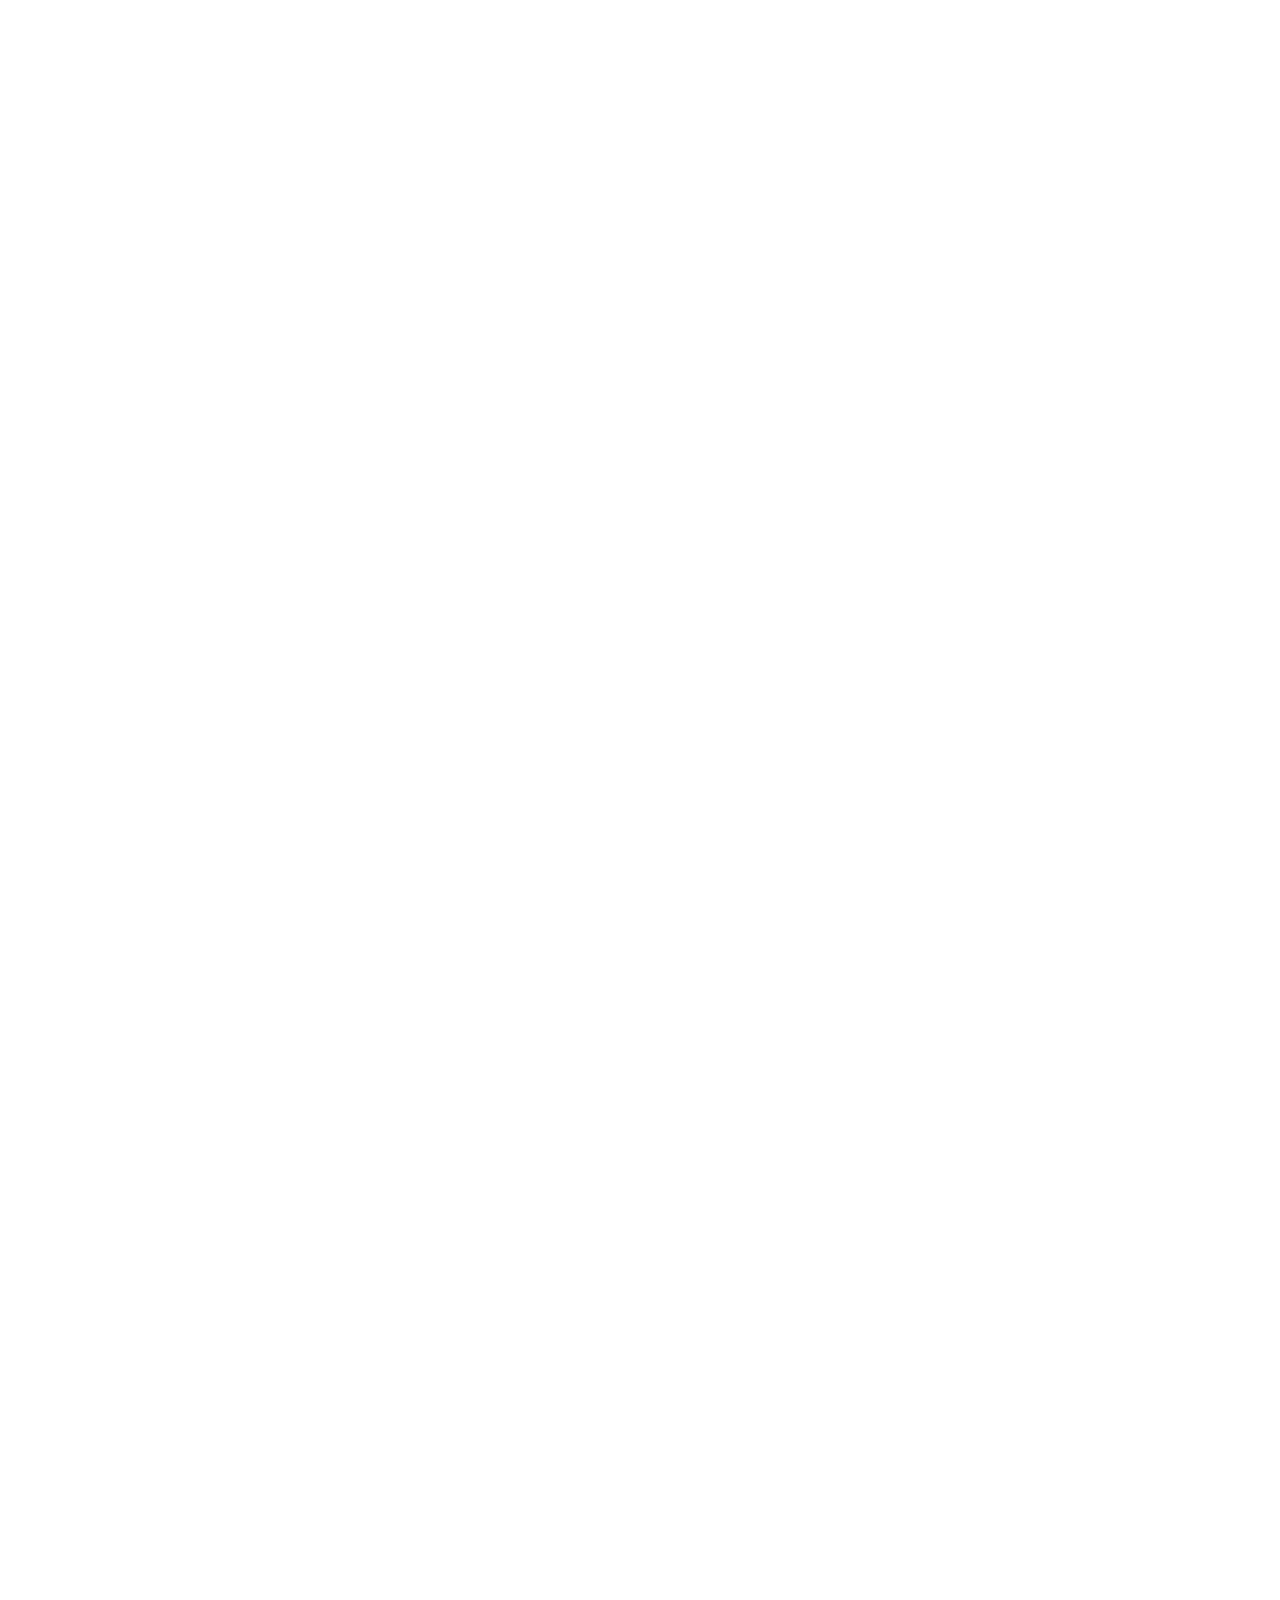
==== index.html @ 1e8951f8 "Merge branch 'master' of https://github.com/ridaprojectppkd/website_budaya" ====
<!DOCTYPE html>
<html lang="id">

<head>

    <meta charset="UTF-8">
    <meta name="viewport" content="width=device-width, initial-scale=1.0">

    <title>Jelajah Wisata Daerahku</title>

    <link rel="stylesheet" href="css/style.css">

    <link rel="preconnect" href="https://fonts.googleapis.com">

    <link rel="preconnect" href="https://fonts.gstatic.com" crossorigin>

    <link
        href="https://fonts.googleapis.com/css2?family=Poppins:wght@300;400;500;600&family=Playfair+Display:wght@600;700&display=swap"
        rel="stylesheet">

    <link rel="stylesheet" href="https://cdnjs.cloudflare.com/ajax/libs/font-awesome/6.7.1/css/all.min.css">

</head>

<body>

    <!-- NAVBAR -->

    <nav>

        <div class="logo">

            Jelajah<span>Budaya</span>

        </div>

        <ul>

            <li><a href="#home">Beranda</a></li>

            <li><a href="#about">Tentang</a></li>

            <li><a href="#wisata">Wisata</a></li>

            <li><a href="#gallery">Galeri</a></li>

            <li><a href="#contact">Kontak</a></li>

        </ul>

        <button>

            Explore

        </button>

    </nav>

    <!-- HERO -->

    <section class="hero" id="home">

        <div class="overlay"></div>

        <div class="hero-content">

            <h1>

                Jelajah Wisata

                <br>

                Budaya Indonesia

            </h1>

            <p>

                Menjelajahi kekayaan budaya dari Surabaya,

                Yogyakarta, Jakarta, Papua,

                hingga Sumatra Utara.

                apa iya? saya bingung wakakakakaka

            </p>
            <!-- ini yang nico edit -->

            <div class="hero-btn">

                <a href="#wisata">Explore Now</a>

                <a href="#gallery" class="glass">Gallery</a>

            </div>

        </div>

        <div class="glass-card">

            <div>

                <h2>5+</h2>

                <p>Daerah</p>

            </div>

            <div>

                <h2>25+</h2>

                <p>Destinasi</p>

            </div>

            <div>

                <h2>4.9</h2>

                <p>Rating</p>

            </div>

        </div>

    </section>

    <!-- ABOUT -->

    <section class="about" id="about">

        <div class="about-image">

            <img src="img/hero.jpg">

        </div>

        <div class="about-text">

            <span>ABOUT</span>

            <h2>

                Menjelajahi Budaya Nusantara

            </h2>

            <p>

                Indonesia memiliki ribuan budaya yang tersebar

                dari Sabang hingga Merauke.

                Website ini menjadi media informasi

                untuk memperkenalkan wisata budaya

                yang unik dan penuh sejarah.

            </p>

            <button>

                Read More

            </button>

        </div>

    </section>

    <!-- WISATA -->

    <section class="destination" id="wisata">

        <div class="title">

            <h2>

                Explore Destination

            </h2>

            <p>

                Jelajahi wisata budaya terbaik Indonesia

            </p>

        </div>

        <div class="cards">

            <div class="card">

                <img src="img/surabaya.jpg">

                <div class="content">

                    <h3>Surabaya</h3>

                    <p>

                        House of Sampoerna

                    </p>

                </div>

            </div>

            <div class="card">

                <img src="img/yogyakarta.jpg">

                <div class="content">

                    <h3>Yogyakarta</h3>

                    <p>

                        Keraton Yogyakarta

                    </p>

                </div>

            </div>

            <div class="card">

                <img src="img/jakarta.jpg">

                <div class="content">

                    <h3>DKI Jakarta</h3>

                    <p>

                        Setu Babakan

                    </p>

                </div>

            </div>

            <div class="card">

                <img src="img/papua.jpg">

                <div class="content">

                    <h3>Papua</h3>

                    <p>

                        Lembah Baliem

                    </p>

                </div>

            </div>

            <div class="card">

                <img src="img/sumut.jpg">

                <div class="content">

                    <h3>Sumatra Utara</h3>

                    <p>

                        Istana Maimun

                    </p>

                </div>

            </div>

        </div>

    </section>

    <!-- GALLERY -->

    <section class="gallery" id="gallery">

        <div class="title">

            <h2>

                Gallery

            </h2>

        </div>

        <div class="gallery-grid">

            <img src="img/gallery1.jpg">

            <img src="img/gallery2.jpg">

            <img src="img/gallery3.jpg">

            <img src="img/gallery4.jpg">

            <img src="img/gallery5.jpg">

            <img src="img/gallery6.jpg">

        </div>

    </section>

    <!-- CONTACT -->

    <section class="contact" id="contact">

        <div class="contact-box">

            <h2>

                Hubungi Kami

            </h2>

            <p>

                Jelajah Wisata Daerahku

            </p>

            <div>

                <i class="fa-solid fa-envelope"></i>

                wisata@email.com

            </div>

            <div>

                <i class="fa-solid fa-phone"></i>

                08123456789

            </div>

            <div>

                <i class="fa-solid fa-location-dot"></i>

                Indonesia

            </div>

        </div>

    </section>

    <!-- FOOTER -->

    <footer>

        © 2026 Jelajah Wisata Daerahku

    </footer>

</body>

</html>
---- css/style.css ----
/* ===========================
Google Font
=========================== */

@import url('https://fonts.googleapis.com/css2?family=Poppins:wght@300;400;500;600;700&family=Playfair+Display:wght@600;700&display=swap');

* {
    margin: 0;
    padding: 0;
    box-sizing: border-box;
    scroll-behavior: smooth;
}

body {
    opacity: 0;
    transition: 1s;
}

.active {
    color: #d9b65d !important;
}

.about,
.card,
.gallery img,
.contact-box {

    opacity: 0;
    transform: translateY(50px);
    transition: 1s;

}

.show {

    opacity: 1;
    transform: translateY(0);

}

.gallery-grid img.zoom {

    transform: scale(1.2);
    z-index: 99;
    position: relative;

}

/* ===========================
NAVBAR
=========================== */

nav {

    position: fixed;

    top: 20px;

    left: 50%;

    transform: translateX(-50%);

    width: 90%;

    display: flex;

    justify-content: space-between;

    align-items: center;

    padding: 15px 40px;

    backdrop-filter: blur(18px);

    background: rgba(255, 255, 255, .08);

    border: 1px solid rgba(255, 255, 255, .15);

    border-radius: 60px;

    z-index: 1000;

}

.logo {

    font-size: 28px;

    font-family: 'Playfair Display', serif;

    font-weight: bold;

}

.logo span {

    color: #d9b65d;

}

nav ul {

    display: flex;

    gap: 35px;

    list-style: none;

}

nav ul li a {

    text-decoration: none;

    color: white;

    transition: .3s;

}

nav ul li a:hover {

    color: #d9b65d;

}

nav button {

    background: #d9b65d;

    color: #061a18;

    border: none;

    padding: 12px 25px;

    border-radius: 30px;

    cursor: pointer;

    font-weight: 600;

}

/* ===========================
HERO
=========================== */

.hero {

    min-height: 100vh;

    background: url("../img/hero.jpg") center center/cover;

    display: flex;

    justify-content: center;

    align-items: center;

    position: relative;

    text-align: center;

}

.overlay {

    position: absolute;

    inset: 0;

    background: rgba(0, 0, 0, .45);

}

.hero-content {

    position: relative;

    z-index: 5;

    width: 70%;

}

.hero h1 {

    font-size: 70px;

    font-family: 'Playfair Display';

    margin-bottom: 20px;

}

.hero p {

    color: #ddd;

    font-size: 18px;

    line-height: 32px;

}

.hero-btn {

    margin-top: 40px;

}

.hero-btn a {

    text-decoration: none;

    color: white;

    padding: 15px 35px;

    border-radius: 50px;

    margin: 10px;

    display: inline-block;

    transition: .4s;

}

.hero-btn a:first-child {

    background: #d9b65d;

    color: #061a18;

}

.hero-btn .glass {

    backdrop-filter: blur(15px);

    background: rgba(255, 255, 255, .08);

    border: 1px solid rgba(255, 255, 255, .15);

}

.hero-btn a:hover {

    transform: translateY(-5px);

}

/* ===========================
GLASS CARD
=========================== */

.glass-card {

    position: absolute;

    bottom: 40px;

    display: flex;

    gap: 30px;

    padding: 25px 40px;

    backdrop-filter: blur(18px);

    background: rgba(255, 255, 255, .08);

    border: 1px solid rgba(255, 255, 255, .12);

    border-radius: 25px;

    z-index: 10;

}

.glass-card h2 {

    color: #d9b65d;

    font-size: 32px;

}

.glass-card p {

    color: white;

}

/* ===========================
ABOUT
=========================== */

.about {

    width: 90%;

    margin: 120px auto;

    display: flex;

    align-items: center;

    gap: 70px;

}

.about-image {

    flex: 1;

}

.about-image img {

    width: 100%;

    border-radius: 25px;

}

.about-text {

    flex: 1;

}

.about-text span {

    color: #d9b65d;

    letter-spacing: 3px;

}

.about-text h2 {

    margin: 20px 0;

    font-size: 50px;

    font-family: 'Playfair Display';

}

.about-text p {

    color: #d0d0d0;

    line-height: 34px;

}

.about button {

    margin-top: 30px;

    padding: 15px 30px;

    background: #d9b65d;

    color: #061a18;

    border: none;

    border-radius: 30px;

    cursor: pointer;

}

/* ===========================
TITLE
=========================== */

.title {

    text-align: center;

    margin-bottom: 60px;

}

.title h2 {

    font-size: 55px;

    font-family: 'Playfair Display';

}

.title p {

    color: #d0d0d0;

}

/* ===========================
CARD
=========================== */

.destination {

    width: 90%;

    margin: auto;

}

.cards {

    display: grid;

    grid-template-columns: repeat(auto-fit, minmax(300px, 1fr));

    gap: 30px;

}

.card {

    overflow: hidden;

    border-radius: 25px;

    backdrop-filter: blur(18px);

    background: rgba(255, 255, 255, .08);

    border: 1px solid rgba(255, 255, 255, .12);

    transition: .4s;

}

.card:hover {

    transform: translateY(-10px);

}

.card img {

    width: 100%;

    height: 260px;

    object-fit: cover;

}

.content {

    padding: 25px;

}

.content h3 {

    font-size: 28px;

    margin-bottom: 10px;

    font-family: 'Playfair Display';

}

.content p {

    color: #ddd;

}

/* ===========================
GALLERY
=========================== */

.gallery {

    width: 90%;

    margin: 120px auto;

}

.gallery-grid {

    display: grid;

    grid-template-columns: repeat(auto-fit, minmax(250px, 1fr));

    gap: 20px;

}

.gallery-grid img {

    width: 100%;

    border-radius: 20px;

    transition: .5s;

}

.gallery-grid img:hover {

    transform: scale(1.05);

}

/* ===========================
CONTACT
=========================== */

.contact {

    width: 90%;

    margin: auto;

    padding: 80px 0;

}

.contact-box {

    text-align: center;

    backdrop-filter: blur(18px);

    background: rgba(255, 255, 255, .08);

    border: 1px solid rgba(255, 255, 255, .12);

    border-radius: 25px;

    padding: 60px;

}

.contact-box h2 {

    font-size: 45px;

    font-family: 'Playfair Display';

}

.contact-box p {

    color: #d0d0d0;

    margin: 15px 0 30px;

}

.contact-box div {

    margin: 20px;

    font-size: 18px;

}

.contact-box i {

    color: #d9b65d;

    margin-right: 10px;

}

/* ===========================
FOOTER
=========================== */

footer {

    padding: 30px;

    text-align: center;

    color: #bbb;

}

/* ===========================
SCROLLBAR
=========================== */

::-webkit-scrollbar {

    width: 8px;

}

::-webkit-scrollbar-thumb {

    background: #d9b65d;

    border-radius: 20px;

}

/* ===========================
RESPONSIVE
=========================== */

@media(max-width:992px) {

    nav {

        flex-direction: column;

        gap: 15px;

        padding: 20px;

    }

    nav ul {

        gap: 20px;

        flex-wrap: wrap;

        justify-content: center;

    }

    .hero h1 {

        font-size: 48px;

    }

    .about {

        flex-direction: column;

    }

    .about-text {

        text-align: center;

    }

    .glass-card {

        flex-direction: column;

        gap: 15px;

    }

    .title h2 {

        font-size: 40px;

    }

}

@media(max-width:768px) {

    .hero-content {

        width: 90%;

    }

    .hero h1 {

        font-size: 38px;

    }

    .hero p {

        font-size: 16px;

    }

    .cards {

        grid-template-columns: 1fr;

    }

    .gallery-grid {

        grid-template-columns: 1fr;

    }

    .about-text h2 {

        font-size: 35px;

    }

    .contact-box {

        padding: 40px 20px;

    }

}
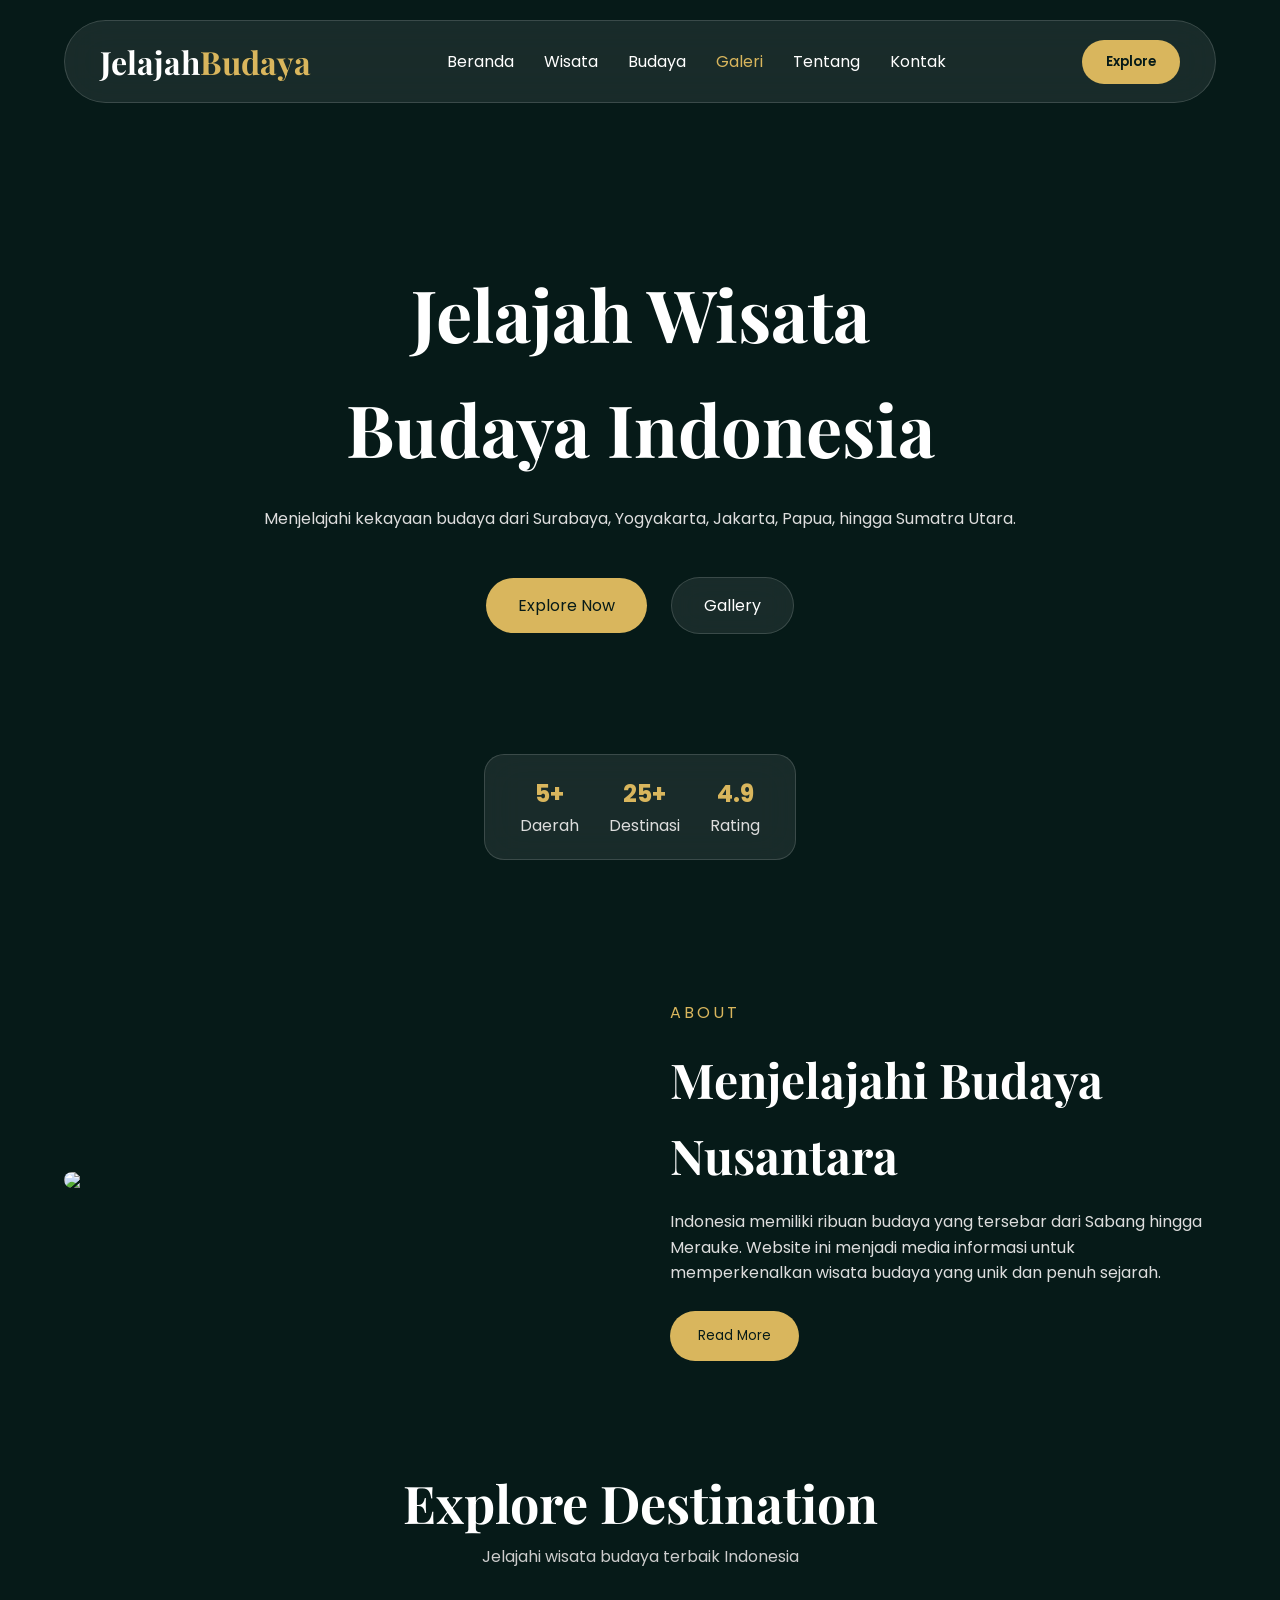
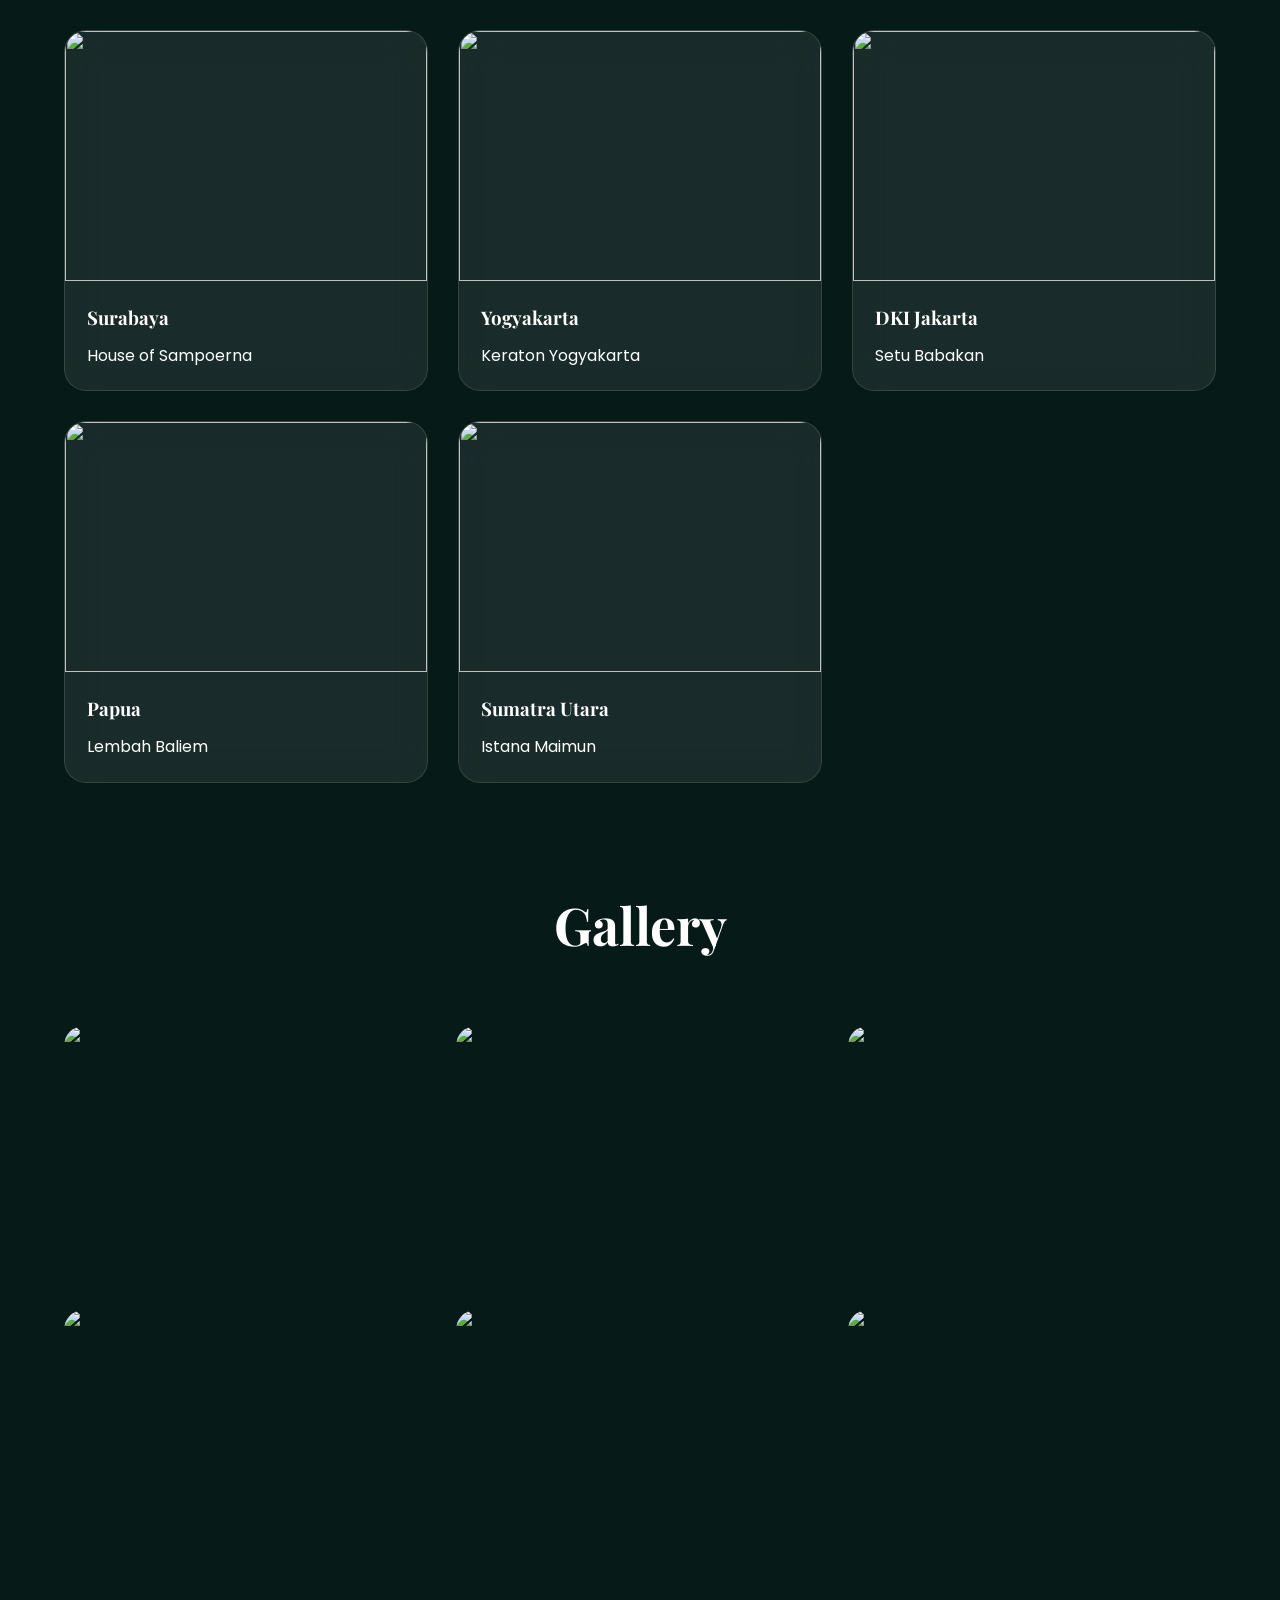
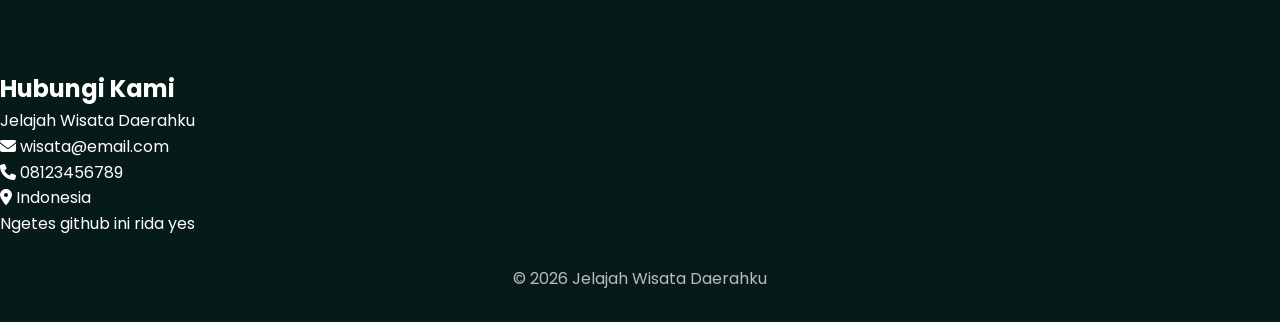
==== commit b641ee5a: "dashboard website" ====
--- a/index.html
+++ b/index.html
@@ -34,17 +34,19 @@
 
         </div>
 
-        <ul>
-
-            <li><a href="#home">Beranda</a></li>
-
-            <li><a href="#about">Tentang</a></li>
-
-            <li><a href="#wisata">Wisata</a></li>
-
-            <li><a href="#gallery">Galeri</a></li>
-
-            <li><a href="#contact">Kontak</a></li>
+       <ul>
+
+            <li><a href="index.html">Beranda</a></li>
+
+            <li><a href="wisata_page.html">Wisata</a></li>
+
+            <li><a href="budaya_page.html">Budaya</a></li>
+
+            <li><a href="galeri_page.html" class="active">Galeri</a></li>
+
+            <li><a href="tentang_page.html">Tentang</a></li>
+
+            <li><a href="kontak_page.html">Kontak</a></li>
 
         </ul>
 
@@ -82,10 +84,7 @@
 
                 hingga Sumatra Utara.
 
-                apa iya? saya bingung wakakakakaka
-
             </p>
-            <!-- ini yang nico edit -->
 
             <div class="hero-btn">
 
@@ -362,6 +361,11 @@
             </div>
 
         </div>
+        <p>
+
+            Ngetes github ini rida yes
+
+        </p>
 
     </section>
 
--- a/css/style.css
+++ b/css/style.css
@@ -1,717 +1,757 @@
 /* ===========================
-Google Font
+JELAJAH BUDAYA - STYLE.CSS
 =========================== */
 
 @import url('https://fonts.googleapis.com/css2?family=Poppins:wght@300;400;500;600;700&family=Playfair+Display:wght@600;700&display=swap');
 
-* {
-    margin: 0;
-    padding: 0;
-    box-sizing: border-box;
-    scroll-behavior: smooth;
-}
-
-body {
-    opacity: 0;
-    transition: 1s;
-}
-
-.active {
-    color: #d9b65d !important;
-}
-
-.about,
-.card,
-.gallery img,
-.contact-box {
-
-    opacity: 0;
-    transform: translateY(50px);
-    transition: 1s;
-
-}
-
-.show {
-
-    opacity: 1;
-    transform: translateY(0);
-
-}
-
-.gallery-grid img.zoom {
-
-    transform: scale(1.2);
-    z-index: 99;
-    position: relative;
-
-}
-
-/* ===========================
-NAVBAR
-=========================== */
-
-nav {
-
-    position: fixed;
-
-    top: 20px;
-
-    left: 50%;
-
-    transform: translateX(-50%);
-
-    width: 90%;
-
-    display: flex;
-
-    justify-content: space-between;
-
-    align-items: center;
-
-    padding: 15px 40px;
-
-    backdrop-filter: blur(18px);
-
-    background: rgba(255, 255, 255, .08);
-
-    border: 1px solid rgba(255, 255, 255, .15);
-
-    border-radius: 60px;
-
-    z-index: 1000;
-
-}
-
-.logo {
-
-    font-size: 28px;
-
-    font-family: 'Playfair Display', serif;
-
-    font-weight: bold;
-
-}
-
-.logo span {
-
-    color: #d9b65d;
-
-}
-
-nav ul {
-
-    display: flex;
-
-    gap: 35px;
-
-    list-style: none;
-
-}
-
-nav ul li a {
-
-    text-decoration: none;
-
-    color: white;
-
-    transition: .3s;
-
-}
-
-nav ul li a:hover {
-
-    color: #d9b65d;
-
-}
-
-nav button {
-
-    background: #d9b65d;
-
-    color: #061a18;
-
-    border: none;
-
-    padding: 12px 25px;
-
-    border-radius: 30px;
-
-    cursor: pointer;
-
-    font-weight: 600;
-
-}
-
-/* ===========================
-HERO
-=========================== */
-
-.hero {
-
-    min-height: 100vh;
-
-    background: url("../img/hero.jpg") center center/cover;
-
-    display: flex;
-
-    justify-content: center;
-
-    align-items: center;
-
-    position: relative;
-
-    text-align: center;
-
-}
-
-.overlay {
-
-    position: absolute;
-
-    inset: 0;
-
-    background: rgba(0, 0, 0, .45);
-
-}
-
-.hero-content {
-
-    position: relative;
-
-    z-index: 5;
-
-    width: 70%;
-
-}
-
-.hero h1 {
-
-    font-size: 70px;
-
-    font-family: 'Playfair Display';
-
-    margin-bottom: 20px;
-
-}
-
-.hero p {
-
-    color: #ddd;
-
-    font-size: 18px;
-
-    line-height: 32px;
-
-}
-
-.hero-btn {
-
-    margin-top: 40px;
-
-}
-
-.hero-btn a {
-
-    text-decoration: none;
-
-    color: white;
-
-    padding: 15px 35px;
-
-    border-radius: 50px;
-
-    margin: 10px;
-
-    display: inline-block;
-
-    transition: .4s;
-
-}
-
-.hero-btn a:first-child {
-
-    background: #d9b65d;
-
-    color: #061a18;
-
-}
-
-.hero-btn .glass {
-
-    backdrop-filter: blur(15px);
-
-    background: rgba(255, 255, 255, .08);
-
-    border: 1px solid rgba(255, 255, 255, .15);
-
-}
-
-.hero-btn a:hover {
-
-    transform: translateY(-5px);
-
-}
-
-/* ===========================
-GLASS CARD
-=========================== */
-
-.glass-card {
-
-    position: absolute;
-
-    bottom: 40px;
-
-    display: flex;
-
-    gap: 30px;
-
-    padding: 25px 40px;
-
-    backdrop-filter: blur(18px);
-
-    background: rgba(255, 255, 255, .08);
-
-    border: 1px solid rgba(255, 255, 255, .12);
-
-    border-radius: 25px;
-
-    z-index: 10;
-
-}
-
-.glass-card h2 {
-
-    color: #d9b65d;
-
-    font-size: 32px;
-
-}
-
-.glass-card p {
-
-    color: white;
-
-}
-
-/* ===========================
-ABOUT
-=========================== */
-
-.about {
-
-    width: 90%;
-
-    margin: 120px auto;
-
-    display: flex;
-
-    align-items: center;
-
-    gap: 70px;
-
-}
-
-.about-image {
-
-    flex: 1;
-
-}
-
-.about-image img {
-
-    width: 100%;
-
-    border-radius: 25px;
-
-}
-
-.about-text {
-
-    flex: 1;
-
-}
-
-.about-text span {
-
-    color: #d9b65d;
-
-    letter-spacing: 3px;
-
-}
-
-.about-text h2 {
-
-    margin: 20px 0;
-
-    font-size: 50px;
-
-    font-family: 'Playfair Display';
-
-}
-
-.about-text p {
-
-    color: #d0d0d0;
-
-    line-height: 34px;
-
-}
-
-.about button {
-
-    margin-top: 30px;
-
-    padding: 15px 30px;
-
-    background: #d9b65d;
-
-    color: #061a18;
-
-    border: none;
-
-    border-radius: 30px;
-
-    cursor: pointer;
-
-}
-
-/* ===========================
-TITLE
-=========================== */
-
-.title {
-
-    text-align: center;
-
-    margin-bottom: 60px;
-
-}
-
-.title h2 {
-
-    font-size: 55px;
-
-    font-family: 'Playfair Display';
-
-}
-
-.title p {
-
-    color: #d0d0d0;
-
-}
-
-/* ===========================
-CARD
-=========================== */
-
-.destination {
-
-    width: 90%;
-
-    margin: auto;
-
-}
-
-.cards {
-
-    display: grid;
-
-    grid-template-columns: repeat(auto-fit, minmax(300px, 1fr));
-
-    gap: 30px;
-
-}
-
-.card {
-
-    overflow: hidden;
-
-    border-radius: 25px;
-
-    backdrop-filter: blur(18px);
-
-    background: rgba(255, 255, 255, .08);
-
-    border: 1px solid rgba(255, 255, 255, .12);
-
-    transition: .4s;
-
-}
-
-.card:hover {
-
-    transform: translateY(-10px);
-
-}
-
-.card img {
-
-    width: 100%;
-
-    height: 260px;
-
-    object-fit: cover;
-
-}
-
-.content {
-
-    padding: 25px;
-
-}
-
-.content h3 {
-
-    font-size: 28px;
-
-    margin-bottom: 10px;
-
-    font-family: 'Playfair Display';
-
-}
-
-.content p {
-
-    color: #ddd;
-
-}
-
-/* ===========================
-GALLERY
-=========================== */
-
-.gallery {
-
-    width: 90%;
-
-    margin: 120px auto;
-
-}
-
-.gallery-grid {
-
-    display: grid;
-
-    grid-template-columns: repeat(auto-fit, minmax(250px, 1fr));
-
-    gap: 20px;
-
-}
-
-.gallery-grid img {
-
-    width: 100%;
-
-    border-radius: 20px;
-
-    transition: .5s;
-
-}
-
-.gallery-grid img:hover {
-
-    transform: scale(1.05);
-
-}
-
-/* ===========================
-CONTACT
-=========================== */
-
-.contact {
-
-    width: 90%;
-
-    margin: auto;
-
-    padding: 80px 0;
-
-}
-
-.contact-box {
-
-    text-align: center;
-
-    backdrop-filter: blur(18px);
-
-    background: rgba(255, 255, 255, .08);
-
-    border: 1px solid rgba(255, 255, 255, .12);
-
-    border-radius: 25px;
-
-    padding: 60px;
-
-}
-
-.contact-box h2 {
-
-    font-size: 45px;
-
-    font-family: 'Playfair Display';
-
-}
-
-.contact-box p {
-
-    color: #d0d0d0;
-
-    margin: 15px 0 30px;
-
-}
-
-.contact-box div {
-
-    margin: 20px;
-
-    font-size: 18px;
-
-}
-
-.contact-box i {
-
-    color: #d9b65d;
-
-    margin-right: 10px;
-
-}
-
-/* ===========================
-FOOTER
-=========================== */
-
-footer {
-
-    padding: 30px;
-
-    text-align: center;
-
-    color: #bbb;
-
-}
-
-/* ===========================
-SCROLLBAR
-=========================== */
-
-::-webkit-scrollbar {
-
-    width: 8px;
-
-}
-
-::-webkit-scrollbar-thumb {
-
-    background: #d9b65d;
-
-    border-radius: 20px;
-
-}
-
-/* ===========================
-RESPONSIVE
-=========================== */
-
-@media(max-width:992px) {
-
-    nav {
-
-        flex-direction: column;
-
-        gap: 15px;
-
-        padding: 20px;
-
-    }
-
-    nav ul {
-
-        gap: 20px;
-
-        flex-wrap: wrap;
-
-        justify-content: center;
-
-    }
-
-    .hero h1 {
-
-        font-size: 48px;
-
-    }
-
-    .about {
-
-        flex-direction: column;
-
-    }
-
-    .about-text {
-
-        text-align: center;
-
-    }
-
-    .glass-card {
-
-        flex-direction: column;
-
-        gap: 15px;
-
-    }
-
-    .title h2 {
-
-        font-size: 40px;
-
-    }
-
-}
-
-@media(max-width:768px) {
-
-    .hero-content {
-
-        width: 90%;
-
-    }
-
-    .hero h1 {
-
-        font-size: 38px;
-
-    }
-
-    .hero p {
-
-        font-size: 16px;
-
-    }
-
-    .cards {
-
-        grid-template-columns: 1fr;
-
-    }
-
-    .gallery-grid {
-
-        grid-template-columns: 1fr;
-
-    }
-
-    .about-text h2 {
-
-        font-size: 35px;
-
-    }
-
-    .contact-box {
-
-        padding: 40px 20px;
-
-    }
+*{
+    margin:0;
+    padding:0;
+    box-sizing:border-box;
+    scroll-behavior:smooth;
+}
+
+body{
+    font-family:'Poppins',sans-serif;
+    background:#061a18;
+    color:#fff;
+    overflow-x:hidden;
+    line-height:1.6;
+}
+
+img{
+    max-width:100%;
+    display:block;
+}
+
+a{
+    text-decoration:none;
+    color:inherit;
+}
+
+button{
+    font-family:'Poppins',sans-serif;
+    cursor:pointer;
+}
+
+.active{
+    color:#d9b65d!important;
+}
+
+/* NAVBAR */
+
+nav{
+    position:fixed;
+    top:20px;
+    left:50%;
+    transform:translateX(-50%);
+    width:90%;
+    display:flex;
+    justify-content:space-between;
+    align-items:center;
+    padding:15px 35px;
+    border-radius:60px;
+    backdrop-filter:blur(20px);
+    background:rgba(255,255,255,.08);
+    border:1px solid rgba(255,255,255,.15);
+    z-index:1000;
+}
+
+.logo{
+    font-size:32px;
+    font-weight:700;
+    font-family:'Playfair Display',serif;
+}
+
+.logo span{
+    color:#d9b65d;
+}
+
+nav ul{
+    display:flex;
+    gap:30px;
+    list-style:none;
+}
+
+nav ul a{
+    transition:.3s;
+}
+
+nav ul a:hover{
+    color:#d9b65d;
+}
+
+nav button{
+    background:#d9b65d;
+    color:#061a18;
+    border:none;
+    padding:12px 24px;
+    border-radius:30px;
+    font-weight:600;
+}
+
+/* HERO */
+
+.hero{
+    min-height:100vh;
+    background:
+    linear-gradient(rgba(6,26,24,.65),rgba(6,26,24,.75)),
+    url("../img/hero.jpg") center/cover;
+    display:flex;
+    justify-content:center;
+    align-items:center;
+    text-align:center;
+    position:relative;
+}
+
+.hero-content{
+    width:70%;
+    z-index:2;
+}
+
+.hero h1{
+    font-family:'Playfair Display',serif;
+    font-size:72px;
+    margin-bottom:20px;
+}
+
+.hero p{
+    color:#ddd;
+    max-width:900px;
+    margin:auto;
+}
+
+.hero-btn{
+    margin-top:35px;
+}
+
+.hero-btn a{
+    display:inline-block;
+    margin:10px;
+    padding:15px 32px;
+    border-radius:40px;
+    transition:.3s;
+}
+
+.hero-btn a:first-child{
+    background:#d9b65d;
+    color:#061a18;
+}
+
+.hero-btn .glass{
+    backdrop-filter:blur(15px);
+    background:rgba(255,255,255,.08);
+    border:1px solid rgba(255,255,255,.15);
+}
+
+.hero-btn a:hover{
+    transform:translateY(-5px);
+}
+
+.glass-card{
+    position:absolute;
+    bottom:40px;
+    display:flex;
+    gap:30px;
+    padding:20px 35px;
+    border-radius:20px;
+    backdrop-filter:blur(18px);
+    background:rgba(255,255,255,.08);
+    border:1px solid rgba(255,255,255,.15);
+}
+
+.glass-card h2{
+    color:#d9b65d;
+}
+
+/* PAGE HERO */
+
+.page-hero{
+    height:42vh;
+    display:flex;
+    flex-direction:column;
+    justify-content:center;
+    align-items:center;
+    text-align:center;
+    background:
+    linear-gradient(rgba(6,26,24,.75),rgba(6,26,24,.75)),
+    url("../img/hero.jpg") center/cover;
+}
+
+.page-hero h1{
+    font-size:60px;
+    font-family:'Playfair Display',serif;
+}
+
+.page-hero p{
+    color:#ddd;
+    width:70%;
+}
+
+/* COMMON */
+
+.title{
+    text-align:center;
+    margin-bottom:60px;
+}
+
+.title h2{
+    font-family:'Playfair Display',serif;
+    font-size:52px;
+}
+
+.title p{
+    color:#ccc;
+}
+
+/* ABOUT */
+
+.about{
+    width:90%;
+    margin:100px auto;
+    display:flex;
+    gap:60px;
+    align-items:center;
+}
+
+.about-image,.about-text{
+    flex:1;
+}
+
+.about-image img{
+    border-radius:25px;
+}
+
+.about-text span{
+    color:#d9b65d;
+    letter-spacing:3px;
+}
+
+.about-text h2{
+    font-size:48px;
+    margin:15px 0;
+    font-family:'Playfair Display',serif;
+}
+
+.about-text p{
+    color:#ddd;
+}
+
+.about button{
+    margin-top:25px;
+    background:#d9b65d;
+    color:#061a18;
+    border:none;
+    padding:15px 28px;
+    border-radius:30px;
+}
+
+/* DESTINATION */
+
+.destination{
+    width:90%;
+    margin:100px auto;
+}
+
+.cards{
+    display:grid;
+    grid-template-columns:repeat(auto-fit,minmax(280px,1fr));
+    gap:30px;
+}
+
+.card{
+    border-radius:22px;
+    overflow:hidden;
+    backdrop-filter:blur(18px);
+    background:rgba(255,255,255,.08);
+    border:1px solid rgba(255,255,255,.12);
+    transition:.35s;
+}
+
+.card:hover{
+    transform:translateY(-10px);
+}
+
+.card img{
+    height:250px;
+    width:100%;
+    object-fit:cover;
+}
+
+.content{
+    padding:22px;
+}
+
+.content h3{
+    font-family:'Playfair Display',serif;
+    margin-bottom:10px;
+}
+
+/* GALLERY */
+
+.gallery,
+.gallery-section{
+    width:90%;
+    margin:100px auto;
+}
+
+.gallery-grid,
+.gallery-container{
+    display:grid;
+    grid-template-columns:repeat(auto-fit,minmax(280px,1fr));
+    gap:24px;
+}
+
+.gallery-grid img,
+.gallery-card img{
+    border-radius:20px;
+    height:260px;
+    object-fit:cover;
+    transition:.3s;
+}
+
+.gallery-grid img:hover{
+    transform:scale(1.04);
+}
+
+.gallery-card{
+    border-radius:20px;
+    overflow:hidden;
+    backdrop-filter:blur(18px);
+    background:rgba(255,255,255,.08);
+    border:1px solid rgba(255,255,255,.12);
+}
+
+.gallery-card h3{
+    padding:18px;
+    text-align:center;
+}
+
+/* TENTANG */
+
+.about-page,
+.team,
+.contact-page{
+    width:90%;
+    margin:100px auto;
+}
+
+.about-card,
+.glass-item,
+.team-card,
+.contact-info{
+    backdrop-filter:blur(18px);
+    background:rgba(255,255,255,.08);
+    border:1px solid rgba(255,255,255,.15);
+    border-radius:22px;
+}
+
+.about-card{
+    padding:45px;
+    margin-bottom:40px;
+}
+
+.about-grid,
+.team-grid{
+    display:grid;
+    grid-template-columns:repeat(auto-fit,minmax(250px,1fr));
+    gap:25px;
+}
+
+.glass-item,
+.team-card{
+    padding:35px;
+    text-align:center;
+}
+
+.glass-item i,
+.team-card i{
+    font-size:46px;
+    color:#d9b65d;
+    margin-bottom:15px;
+}
+
+/* CONTACT */
+
+.contact-page{
+    display:grid;
+    grid-template-columns:1fr 1fr;
+    gap:40px;
+}
+
+.contact-info{
+    padding:40px;
+}
+
+.contact-info div{
+    margin:18px 0;
+}
+
+.contact-form{
+    display:flex;
+    flex-direction:column;
+    gap:18px;
+}
+
+.contact-form input,
+.contact-form textarea{
+    padding:16px;
+    border:none;
+    border-radius:14px;
+    background:rgba(255,255,255,.08);
+    color:#fff;
+}
+
+.contact-form button{
+    background:#d9b65d;
+    color:#061a18;
+    border:none;
+    padding:16px;
+    border-radius:14px;
+    font-weight:700;
+}
+
+/* FOOTER */
+
+footer{
+    padding:30px;
+    text-align:center;
+    color:#bbb;
+}
+
+/* SCROLLBAR */
+
+::-webkit-scrollbar{
+    width:8px;
+}
+::-webkit-scrollbar-thumb{
+    background:#d9b65d;
+    border-radius:20px;
+}
+
+/* RESPONSIVE */
+
+@media(max-width:992px){
+
+nav{
+flex-direction:column;
+gap:15px;
+padding:20px;
+}
+
+nav ul{
+flex-wrap:wrap;
+justify-content:center;
+}
+
+.hero h1{
+font-size:50px;
+}
+
+.about{
+flex-direction:column;
+}
+
+.contact-page{
+grid-template-columns:1fr;
+}
+
+}
+
+@media(max-width:768px){
+
+.hero-content{
+width:90%;
+}
+
+.hero h1{
+font-size:38px;
+}
+
+.page-hero h1{
+font-size:42px;
+}
+
+.glass-card{
+flex-direction:column;
+}
+
+}
+.gallery-section{
+
+    width:90%;
+
+    margin:100px auto;
+
+}
+
+.gallery-container{
+
+    display:grid;
+
+    grid-template-columns:repeat(auto-fit,minmax(320px,1fr));
+
+    gap:30px;
+
+}
+
+.gallery-card{
+
+    backdrop-filter:blur(20px);
+
+    background:rgba(255,255,255,.08);
+
+    border:1px solid rgba(255,255,255,.15);
+
+    border-radius:20px;
+
+    overflow:hidden;
+
+    transition:.4s;
+
+}
+
+.gallery-card:hover{
+
+    transform:translateY(-10px);
+
+}
+
+.gallery-card img{
+
+    width:100%;
+
+    height:280px;
+
+    object-fit:cover;
+
+}
+
+.gallery-card h3{
+
+    padding:20px;
+
+    text-align:center;
+
+    color:white;
+
+}
+.about-page{
+
+    width:90%;
+    margin:100px auto;
+
+}
+
+.about-card{
+
+    backdrop-filter:blur(18px);
+
+    background:rgba(255,255,255,.08);
+
+    border:1px solid rgba(255,255,255,.15);
+
+    padding:50px;
+
+    border-radius:25px;
+
+    margin-bottom:50px;
+
+}
+
+.about-card h2{
+
+    margin-bottom:20px;
+
+    font-size:42px;
+
+}
+
+.about-card p{
+
+    line-height:34px;
+
+    color:#ddd;
+
+}
+
+.about-grid{
+
+    display:grid;
+
+    grid-template-columns:repeat(auto-fit,minmax(300px,1fr));
+
+    gap:30px;
+
+}
+
+.glass-item{
+
+    backdrop-filter:blur(20px);
+
+    background:rgba(255,255,255,.08);
+
+    border:1px solid rgba(255,255,255,.15);
+
+    padding:40px;
+
+    border-radius:20px;
+
+}
+
+.glass-item i{
+
+    font-size:45px;
+
+    color:#d9b65d;
+
+    margin-bottom:20px;
+
+}
+
+.team{
+
+    width:90%;
+
+    margin:100px auto;
+
+}
+
+.team h2{
+
+    text-align:center;
+
+    margin-bottom:50px;
+
+}
+
+.team-grid{
+
+    display:grid;
+
+    grid-template-columns:repeat(auto-fit,minmax(220px,1fr));
+
+    gap:30px;
+
+}
+
+.team-card{
+
+    backdrop-filter:blur(20px);
+
+    background:rgba(255,255,255,.08);
+
+    border:1px solid rgba(255,255,255,.15);
+
+    border-radius:20px;
+
+    text-align:center;
+
+    padding:40px;
+
+}
+
+.team-card i{
+
+    font-size:50px;
+
+    color:#d9b65d;
+
+    margin-bottom:20px;
+
+}
+.contact-page{
+
+    width:90%;
+
+    margin:100px auto;
+
+    display:grid;
+
+    grid-template-columns:1fr 1fr;
+
+    gap:50px;
+
+}
+
+.contact-info{
+
+    backdrop-filter:blur(20px);
+
+    background:rgba(255,255,255,.08);
+
+    border:1px solid rgba(255,255,255,.15);
+
+    padding:50px;
+
+    border-radius:20px;
+
+}
+
+.contact-info h2{
+
+    margin-bottom:30px;
+
+}
+
+.contact-info div{
+
+    margin:25px 0;
+
+    font-size:18px;
+
+}
+
+.contact-info i{
+
+    color:#d9b65d;
+
+    margin-right:10px;
+
+}
+
+.contact-form{
+
+    display:flex;
+
+    flex-direction:column;
+
+    gap:20px;
+
+}
+
+.contact-form input,
+
+.contact-form textarea{
+
+    padding:18px;
+
+    border:none;
+
+    border-radius:15px;
+
+    background:rgba(255,255,255,.08);
+
+    color:white;
+
+    backdrop-filter:blur(20px);
+
+}
+
+.contact-form button{
+
+    padding:18px;
+
+    border:none;
+
+    background:#d9b65d;
+
+    color:#061a18;
+
+    border-radius:15px;
+
+    cursor:pointer;
+
+    font-weight:600;
 
 }
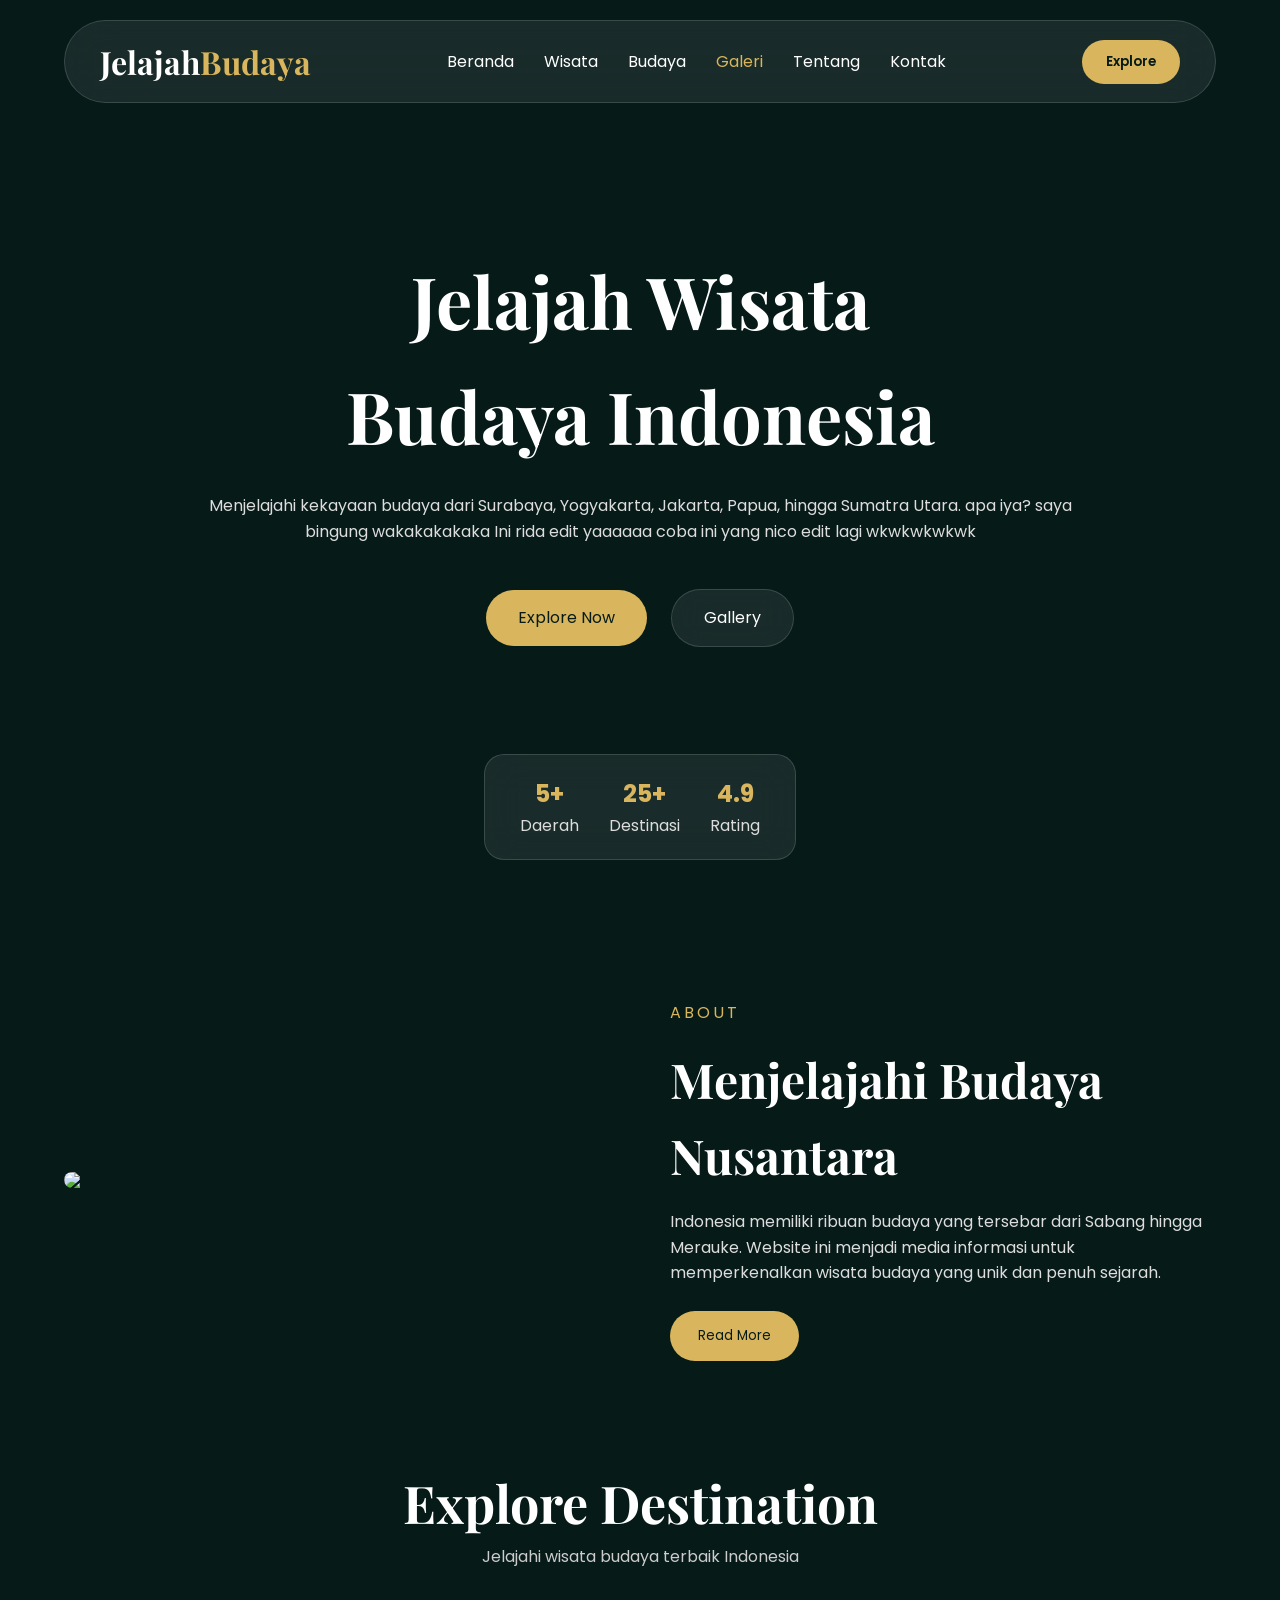
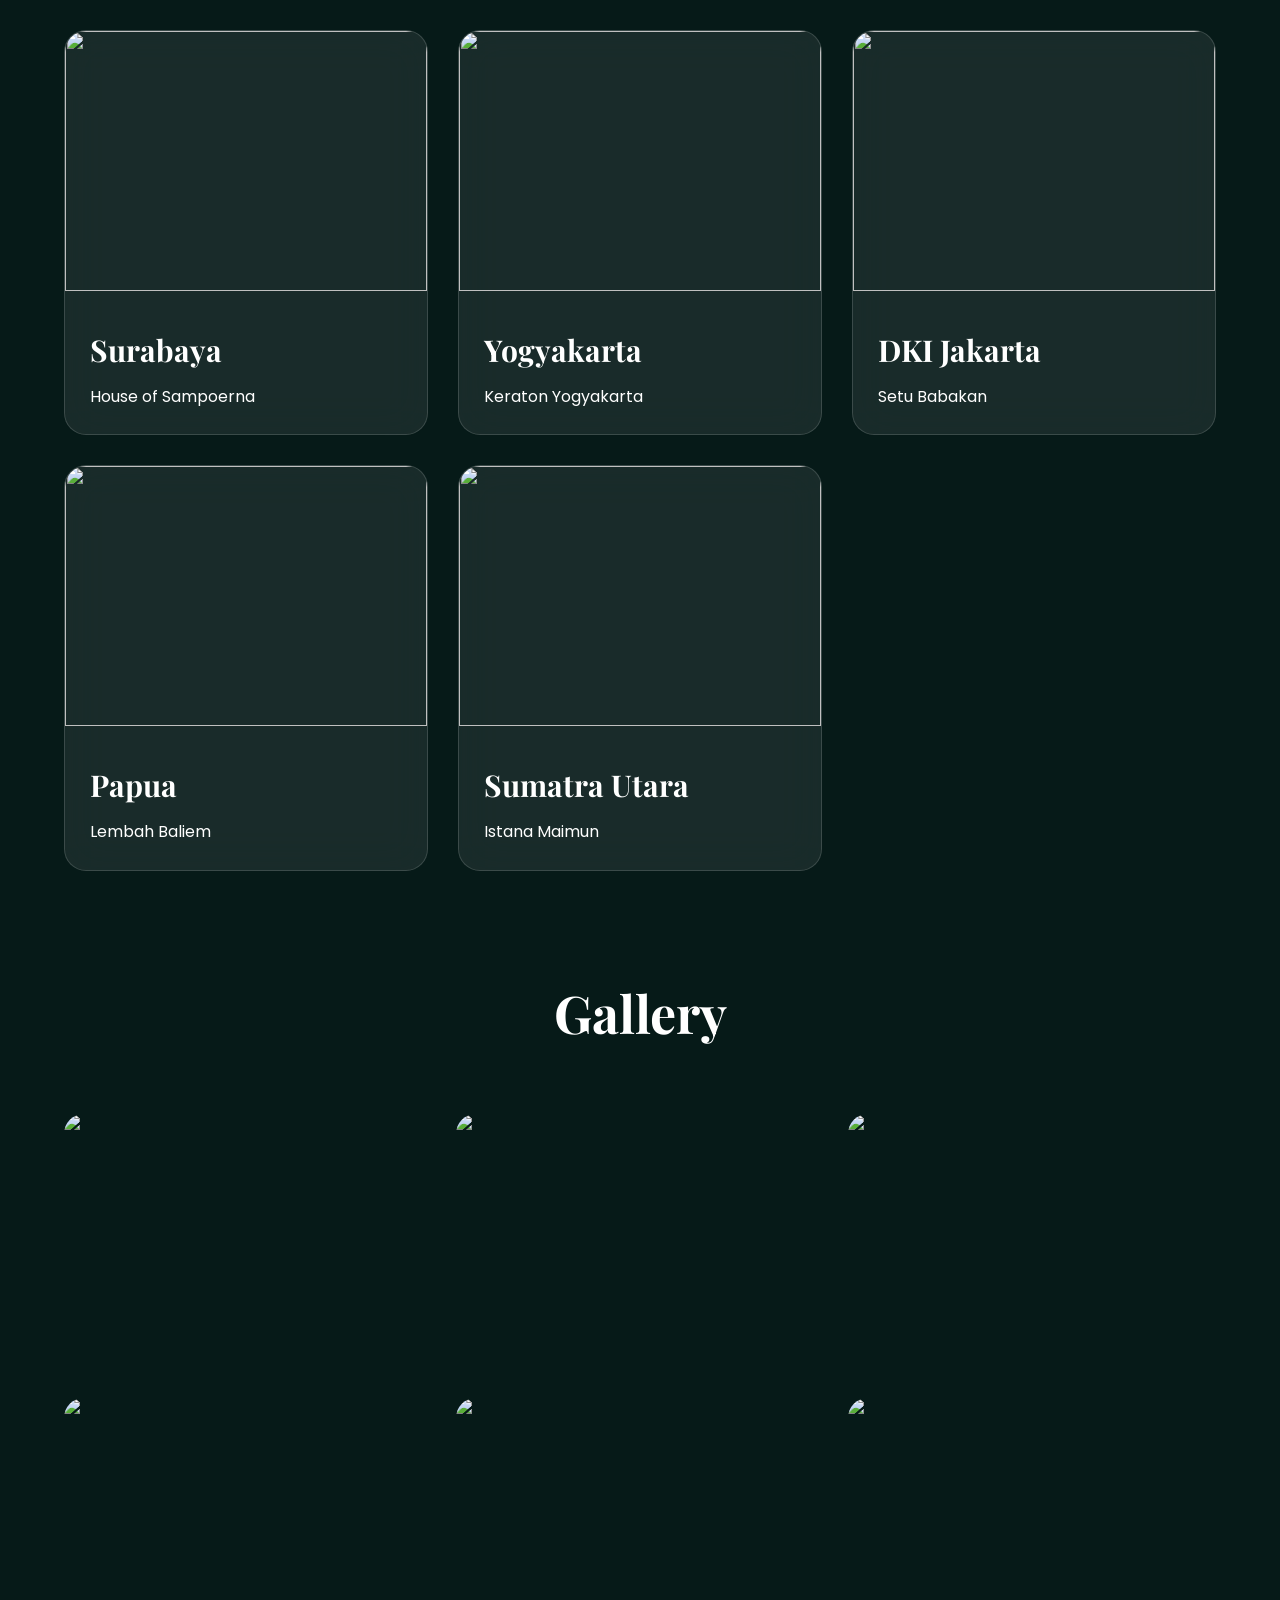
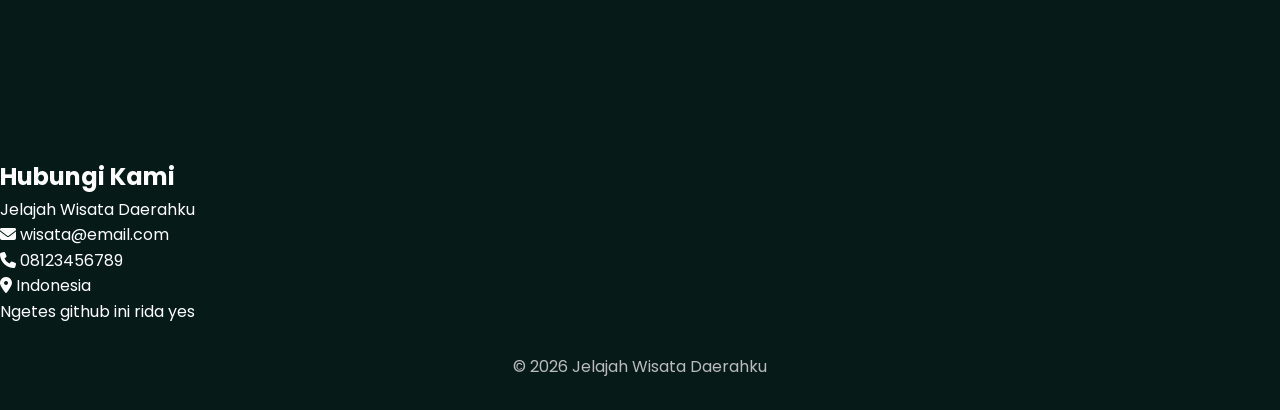
==== commit 01065cb4: "Merge branch 'main' of https://github.com/ridaprojectppkd/website_budaya into line-90-edit" ====
--- a/index.html
+++ b/index.html
@@ -84,7 +84,15 @@
 
                 hingga Sumatra Utara.
 
+                apa iya? saya bingung wakakakakaka
+
+
+                Ini rida edit yaaaaaa
+
+                coba ini yang nico edit lagi wkwkwkwkwk
+
             </p>
+            <!-- ini yang nico edit -->
 
             <div class="hero-btn">
 
--- a/css/style.css
+++ b/css/style.css
@@ -754,4 +754,85 @@
 
     font-weight:600;
 
+}
+.cards{
+
+    display:grid;
+
+    grid-template-columns:repeat(auto-fit,minmax(320px,1fr));
+
+    gap:30px;
+
+    margin-top:60px;
+
+}
+
+.card{
+
+    overflow:hidden;
+
+    border-radius:22px;
+
+    background:rgba(255,255,255,.08);
+
+    backdrop-filter:blur(20px);
+
+    border:1px solid rgba(255,255,255,.15);
+
+    transition:.4s;
+
+}
+
+.card:hover{
+
+    transform:translateY(-10px);
+
+}
+
+.card img{
+
+    width:100%;
+
+    height:260px;
+
+    object-fit:cover;
+
+}
+
+.content{
+
+    padding:25px;
+
+}
+
+.content span{
+
+    color:#d9b65d;
+
+}
+
+.content h3{
+
+    margin:10px 0;
+
+    font-size:30px;
+
+    font-family:'Playfair Display',serif;
+
+}
+
+.content a{
+
+    display:inline-block;
+
+    margin-top:20px;
+
+    background:#d9b65d;
+
+    color:#061a18;
+
+    padding:12px 25px;
+
+    border-radius:30px;
+
 }
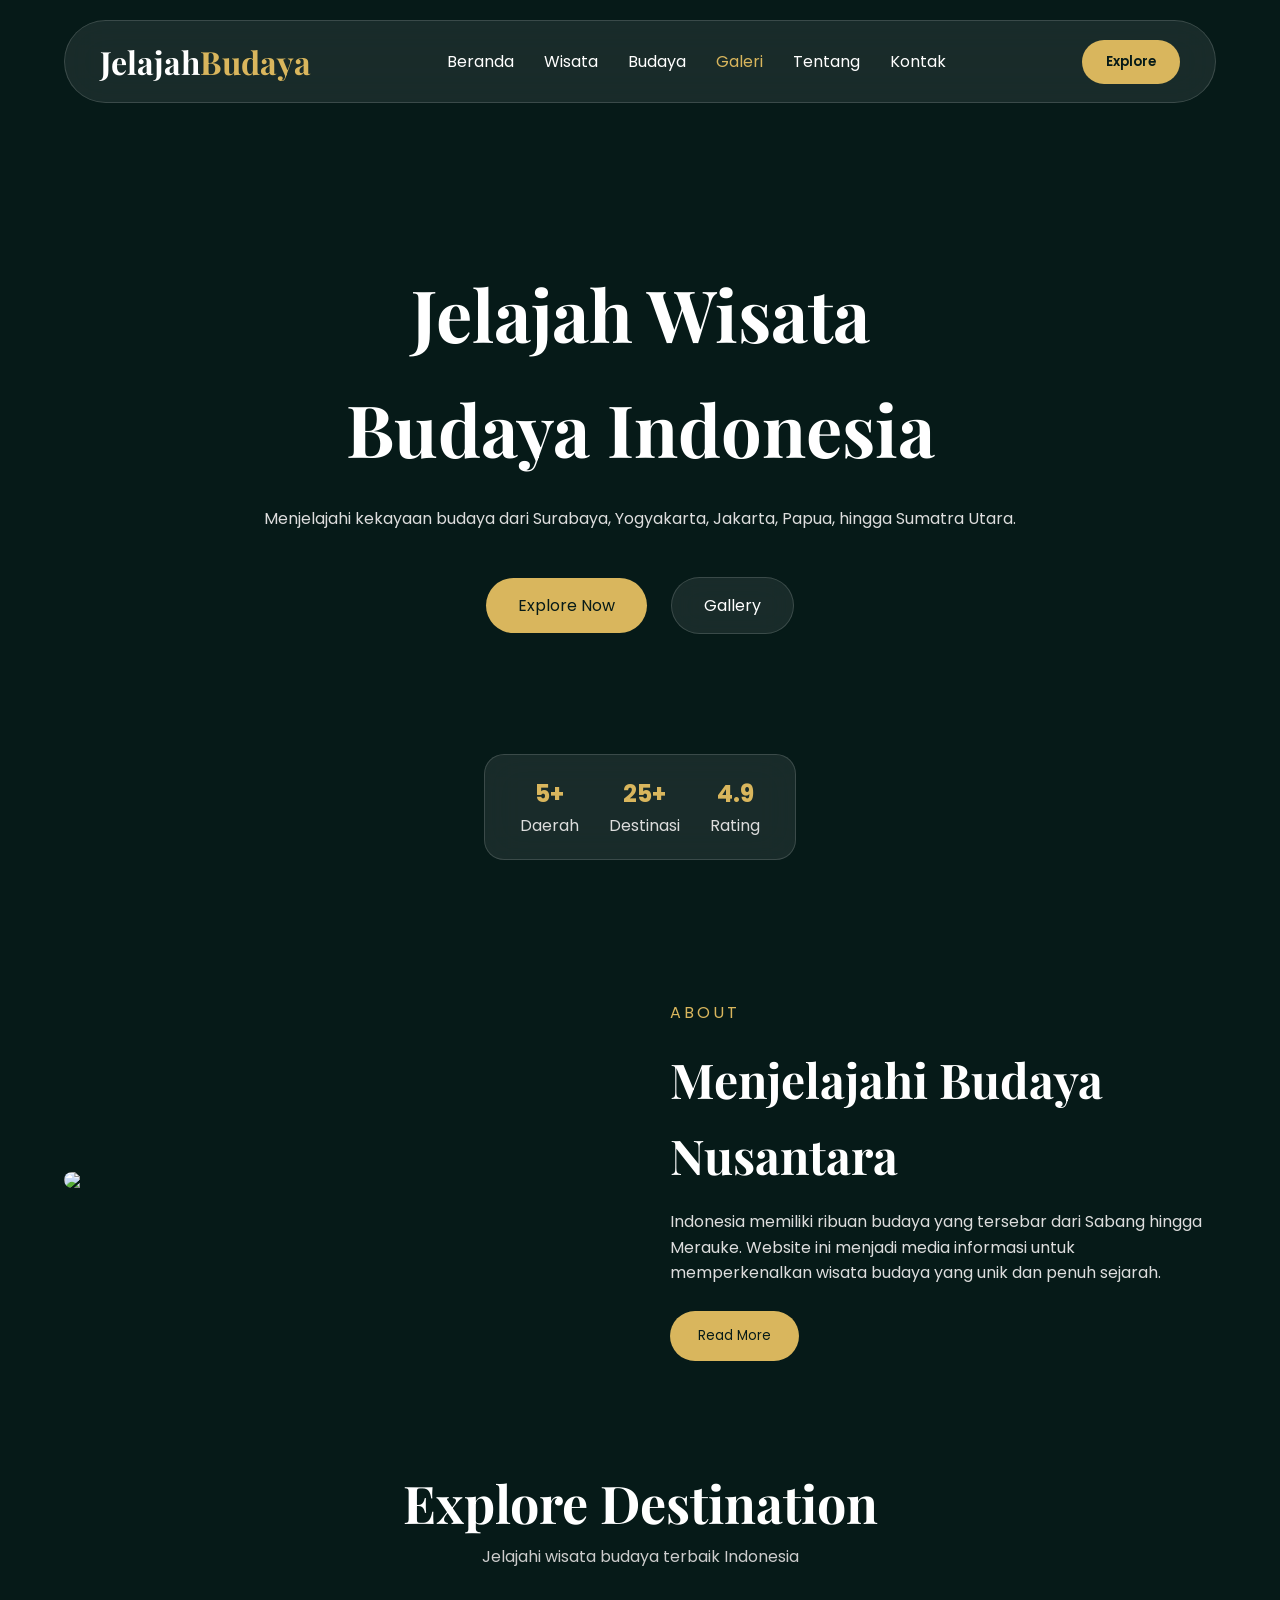
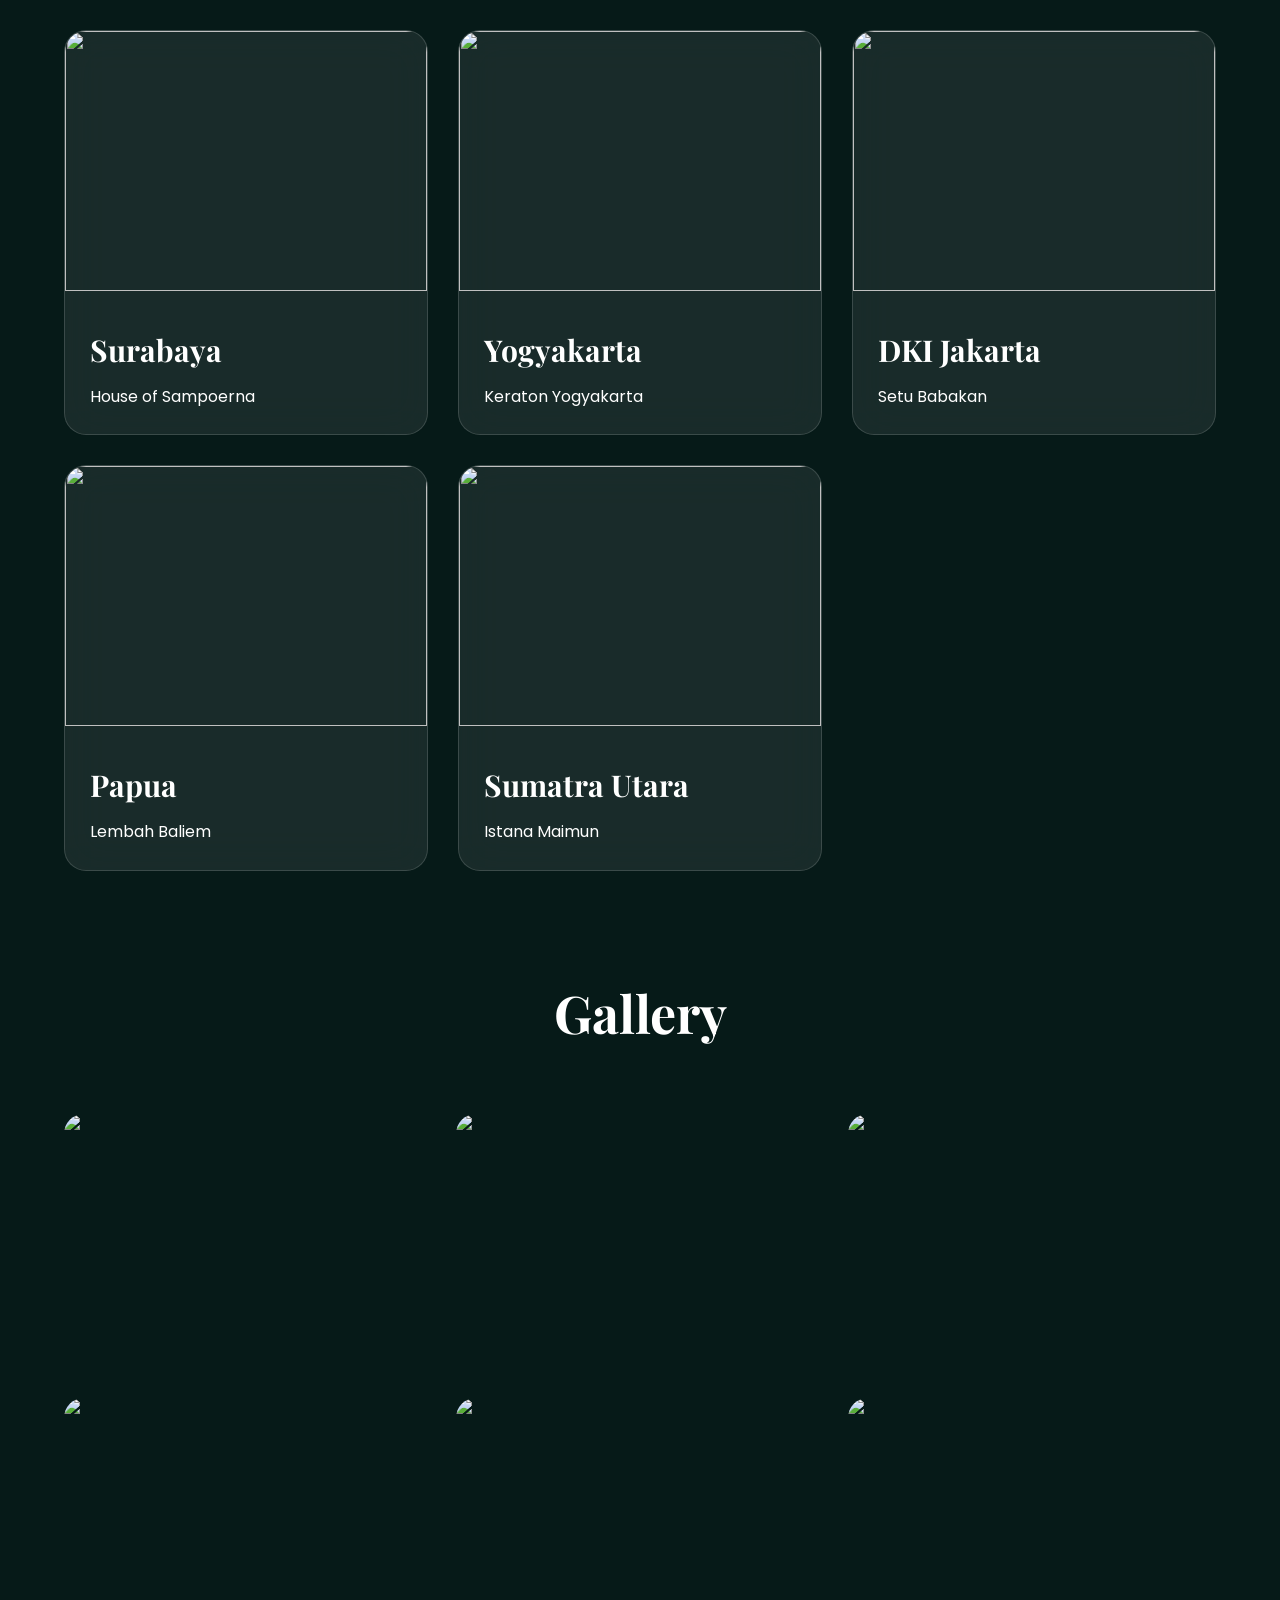
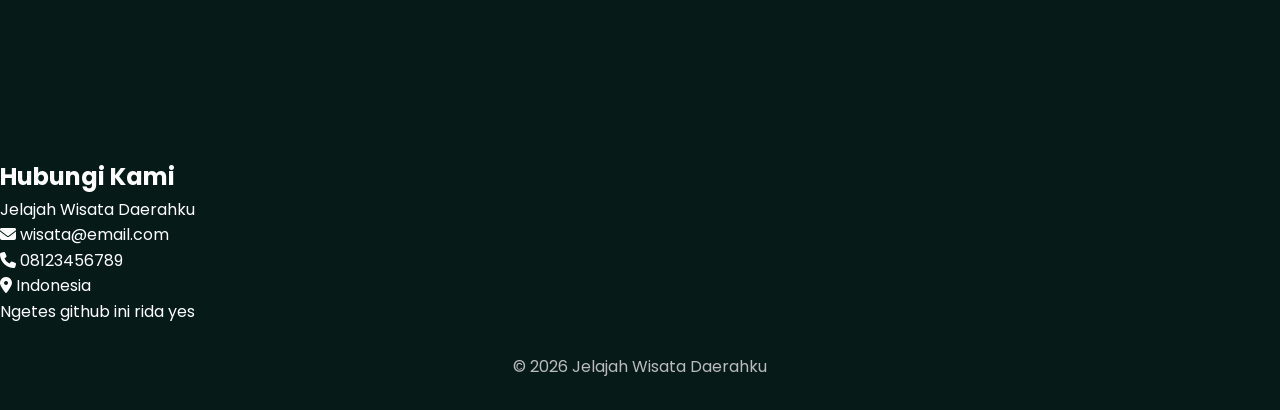
==== commit d8c998fa: "tambah anggota" ====
--- a/index.html
+++ b/index.html
@@ -84,15 +84,7 @@
 
                 hingga Sumatra Utara.
 
-                apa iya? saya bingung wakakakakaka
-
-
-                Ini rida edit yaaaaaa
-
-                coba ini yang nico edit lagi wkwkwkwkwk
-
             </p>
-            <!-- ini yang nico edit -->
 
             <div class="hero-btn">
 
@@ -202,7 +194,7 @@
 
             <div class="card">
 
-                <img src="img/surabaya.jpg">
+                <img src="https://sidita.disbudpar.jatimprov.go.id/storage/foto-dtw/bc145_1669967892.jpg">
 
                 <div class="content">
 
@@ -220,7 +212,7 @@
 
             <div class="card">
 
-                <img src="img/yogyakarta.jpg">
+                <img src="https://phinemo.com/wp-content/uploads/2020/12/e544993993a7c258b74c5cbf9d125341-min.jpg">
 
                 <div class="content">
 
@@ -238,7 +230,7 @@
 
             <div class="card">
 
-                <img src="img/jakarta.jpg">
+                <img src="https://ik.imagekit.io/tvlk/blog/2025/01/shutterstock_1521325943.jpg?tr=q-70,c-at_max,w-1000,h-600">
 
                 <div class="content">
 
@@ -256,7 +248,7 @@
 
             <div class="card">
 
-                <img src="img/papua.jpg">
+                <img src="https://getlost.id/wp-content/uploads/2020/02/baliem_1427658938.jpg">
 
                 <div class="content">
 
@@ -274,7 +266,7 @@
 
             <div class="card">
 
-                <img src="img/sumut.jpg">
+                <img src="https://www.indonesia.travel/contentassets/6cb9a04f5f8b4f288aef6eb060cce4ad/jcr_content-29.jpg">
 
                 <div class="content">
 
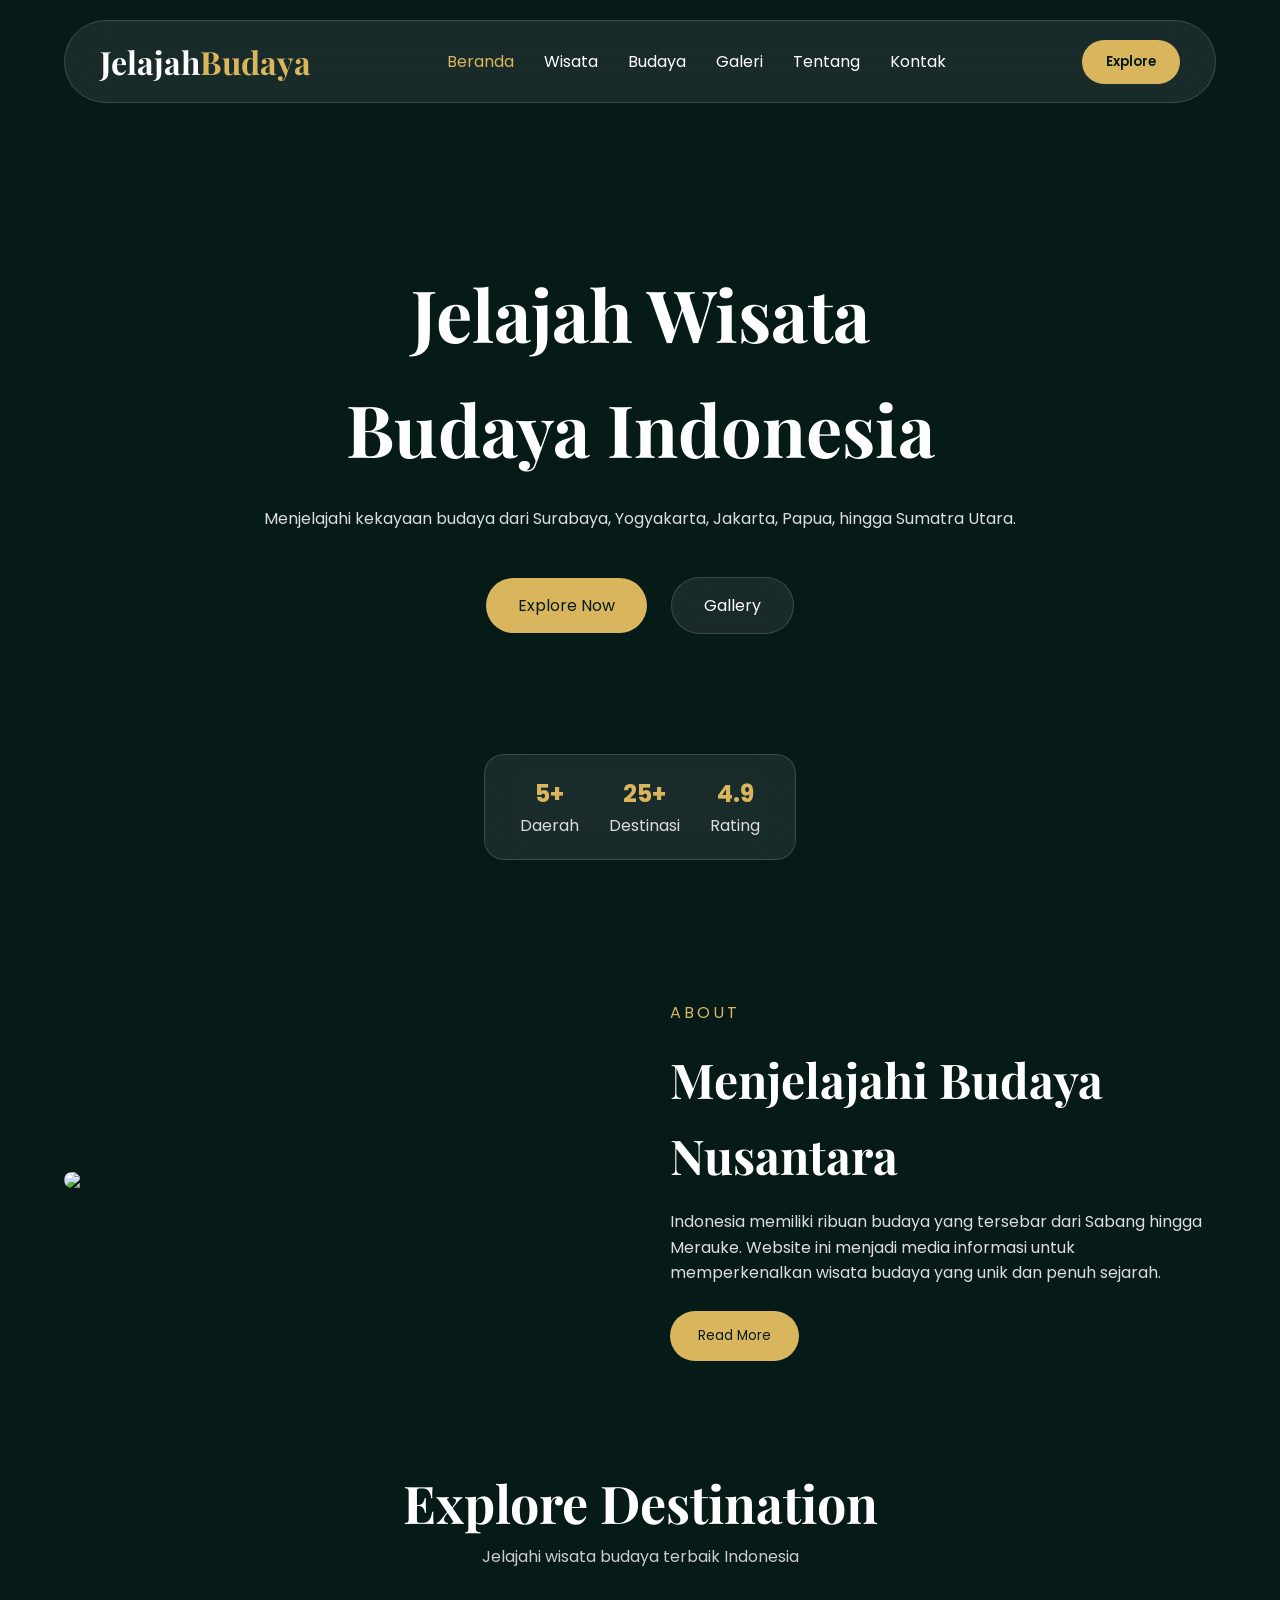
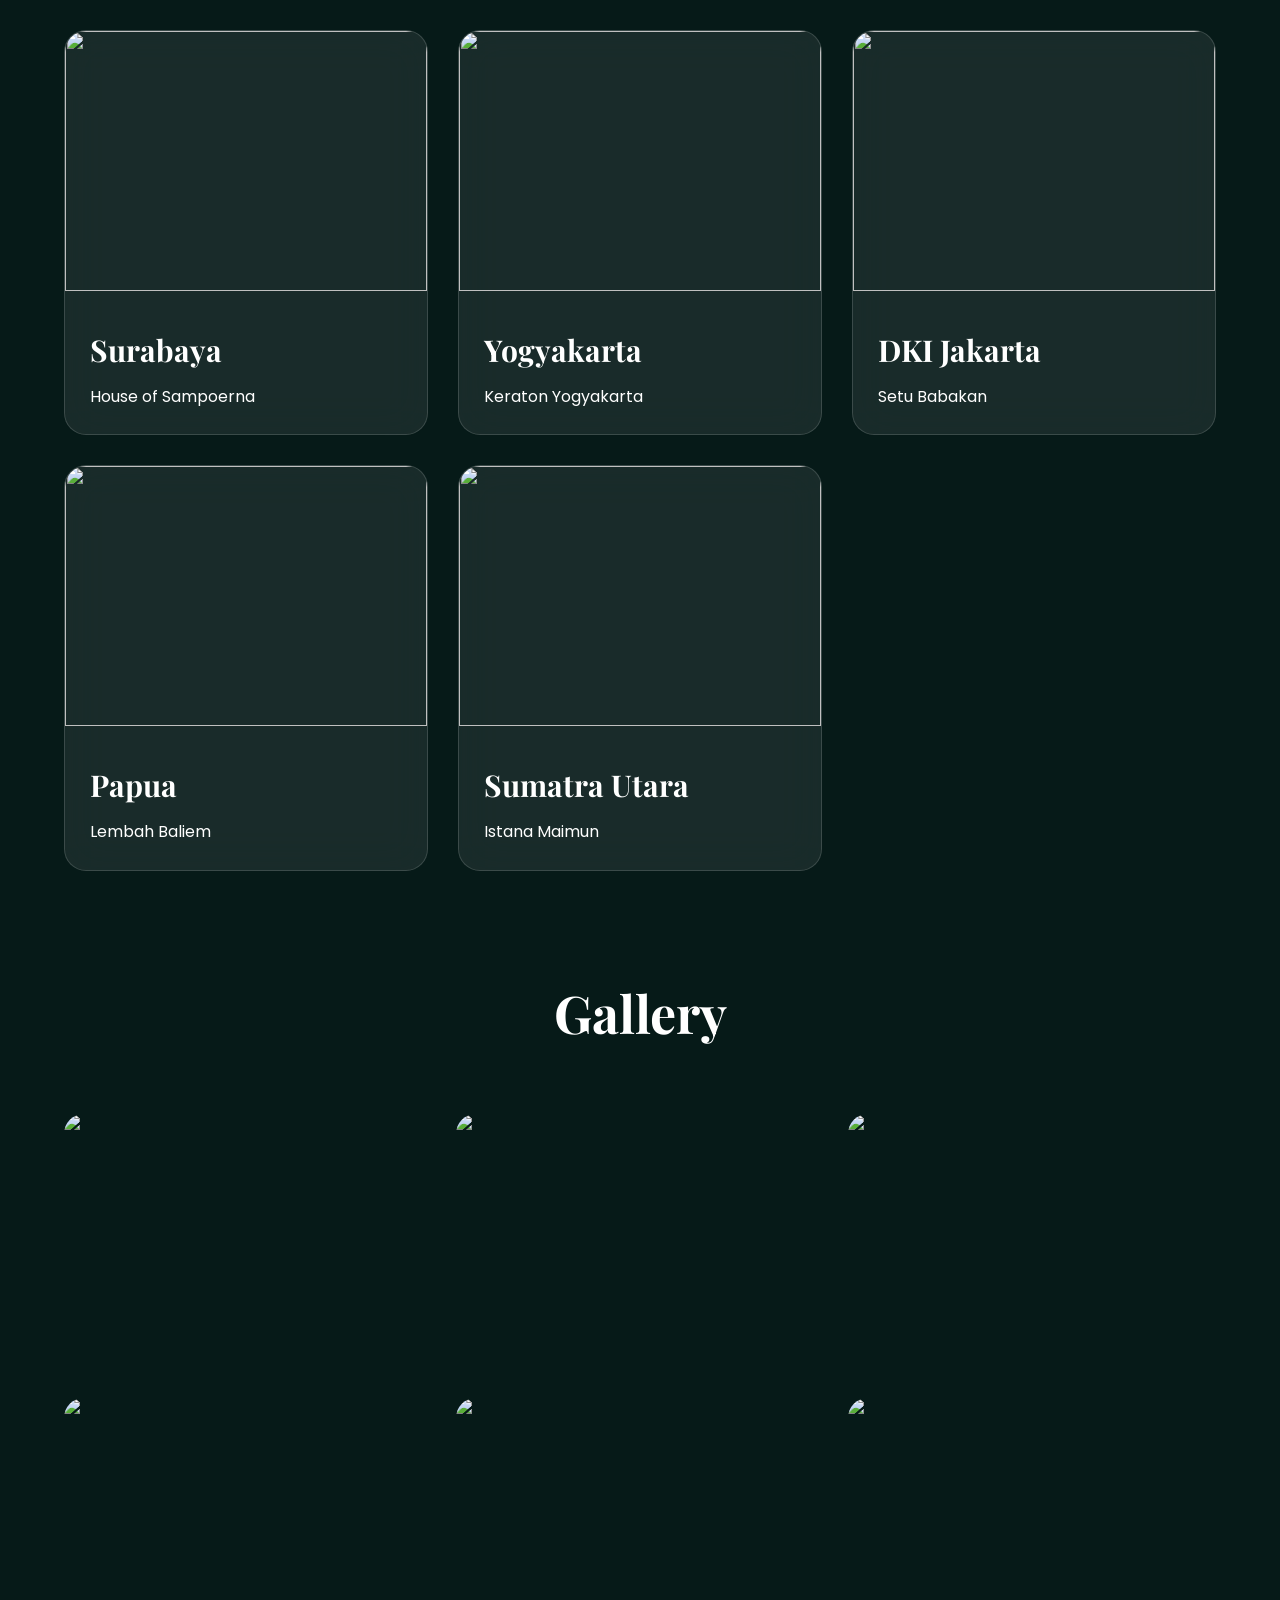
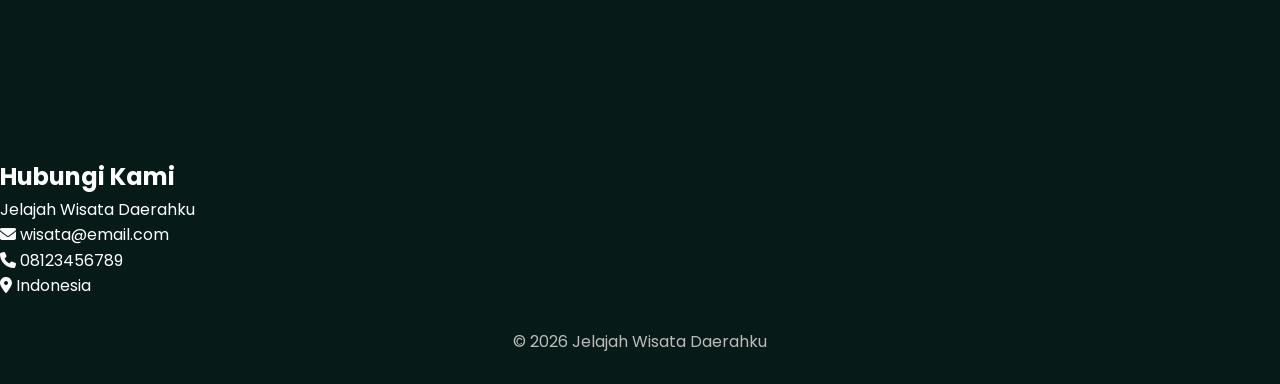
==== commit 41b5ce04: "update-2 banyak ajah" ====
--- a/index.html
+++ b/index.html
@@ -36,13 +36,13 @@
 
        <ul>
 
-            <li><a href="index.html">Beranda</a></li>
+            <li><a href="index.html" class="active">Beranda</a></li>
 
             <li><a href="wisata_page.html">Wisata</a></li>
 
             <li><a href="budaya_page.html">Budaya</a></li>
 
-            <li><a href="galeri_page.html" class="active">Galeri</a></li>
+            <li><a href="galeri_page.html">Galeri</a></li>
 
             <li><a href="tentang_page.html">Tentang</a></li>
 
@@ -361,11 +361,6 @@
             </div>
 
         </div>
-        <p>
-
-            Ngetes github ini rida yes
-
-        </p>
 
     </section>
 
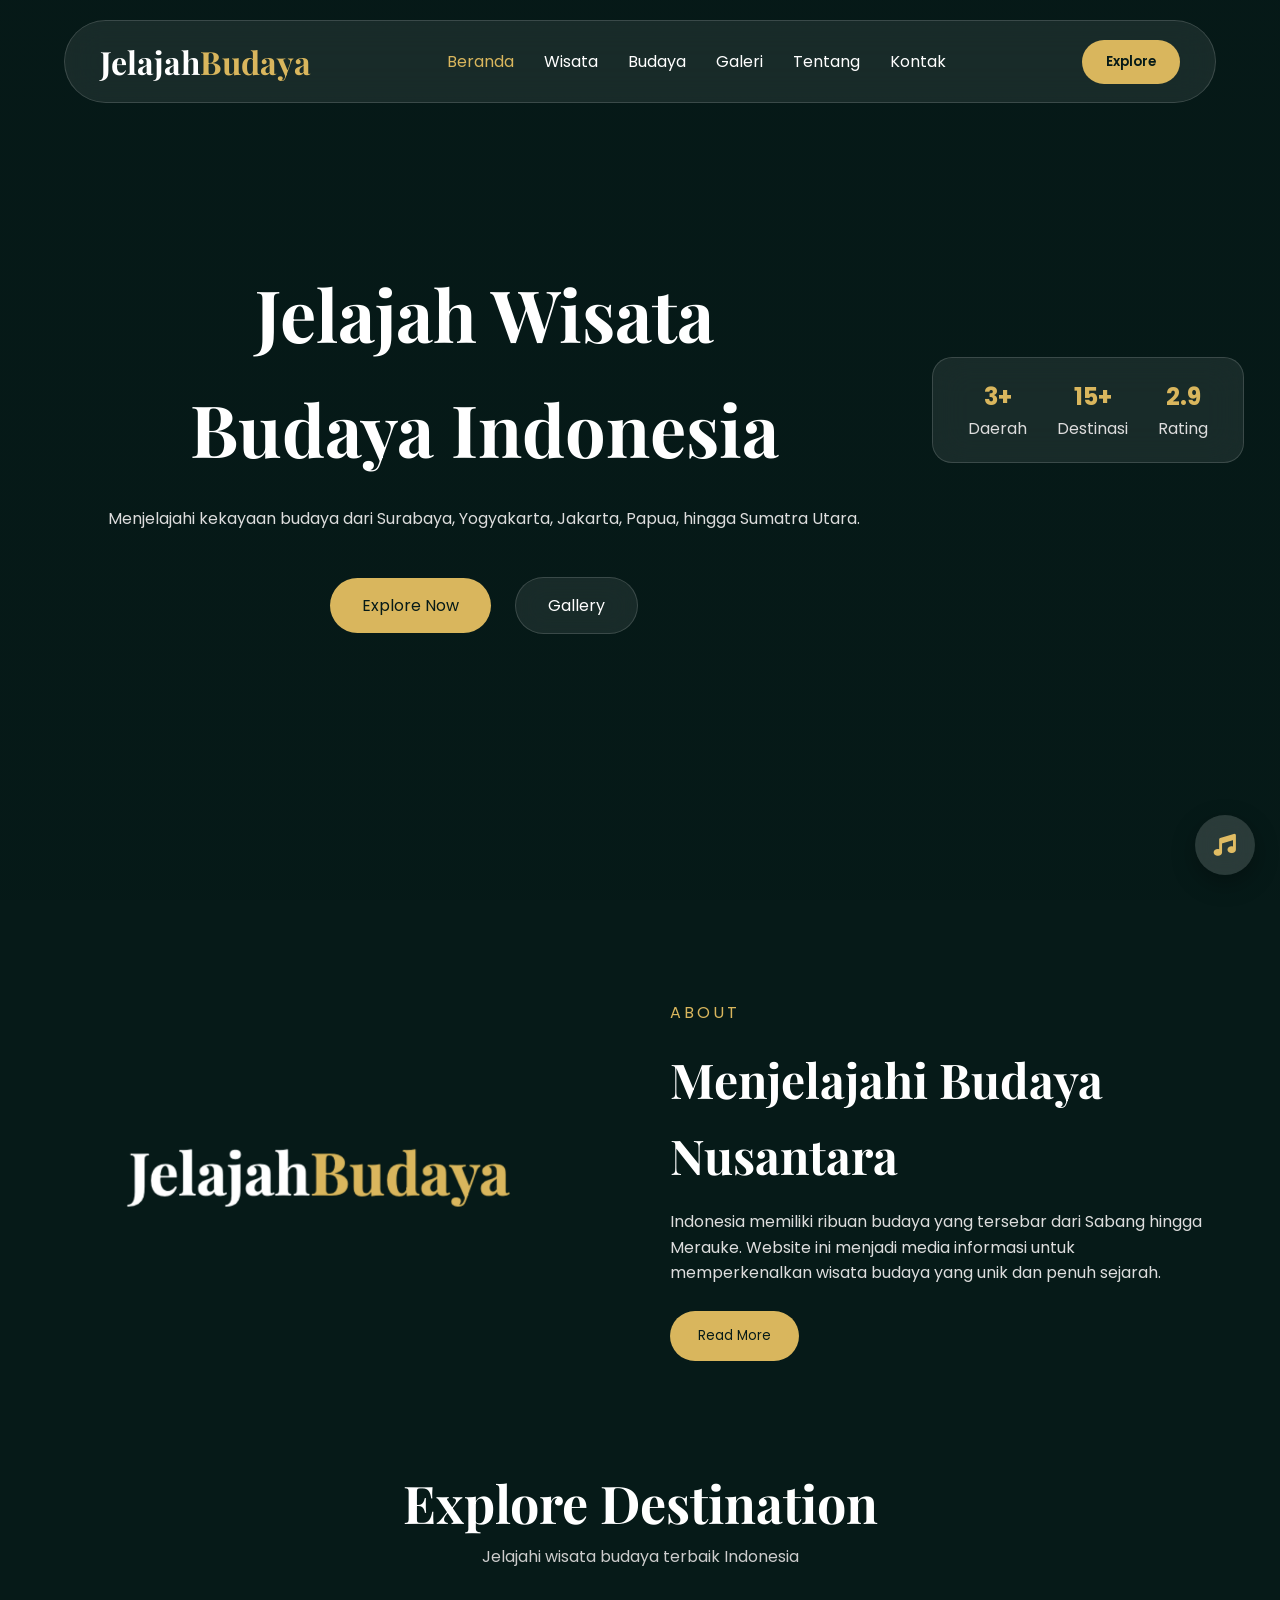
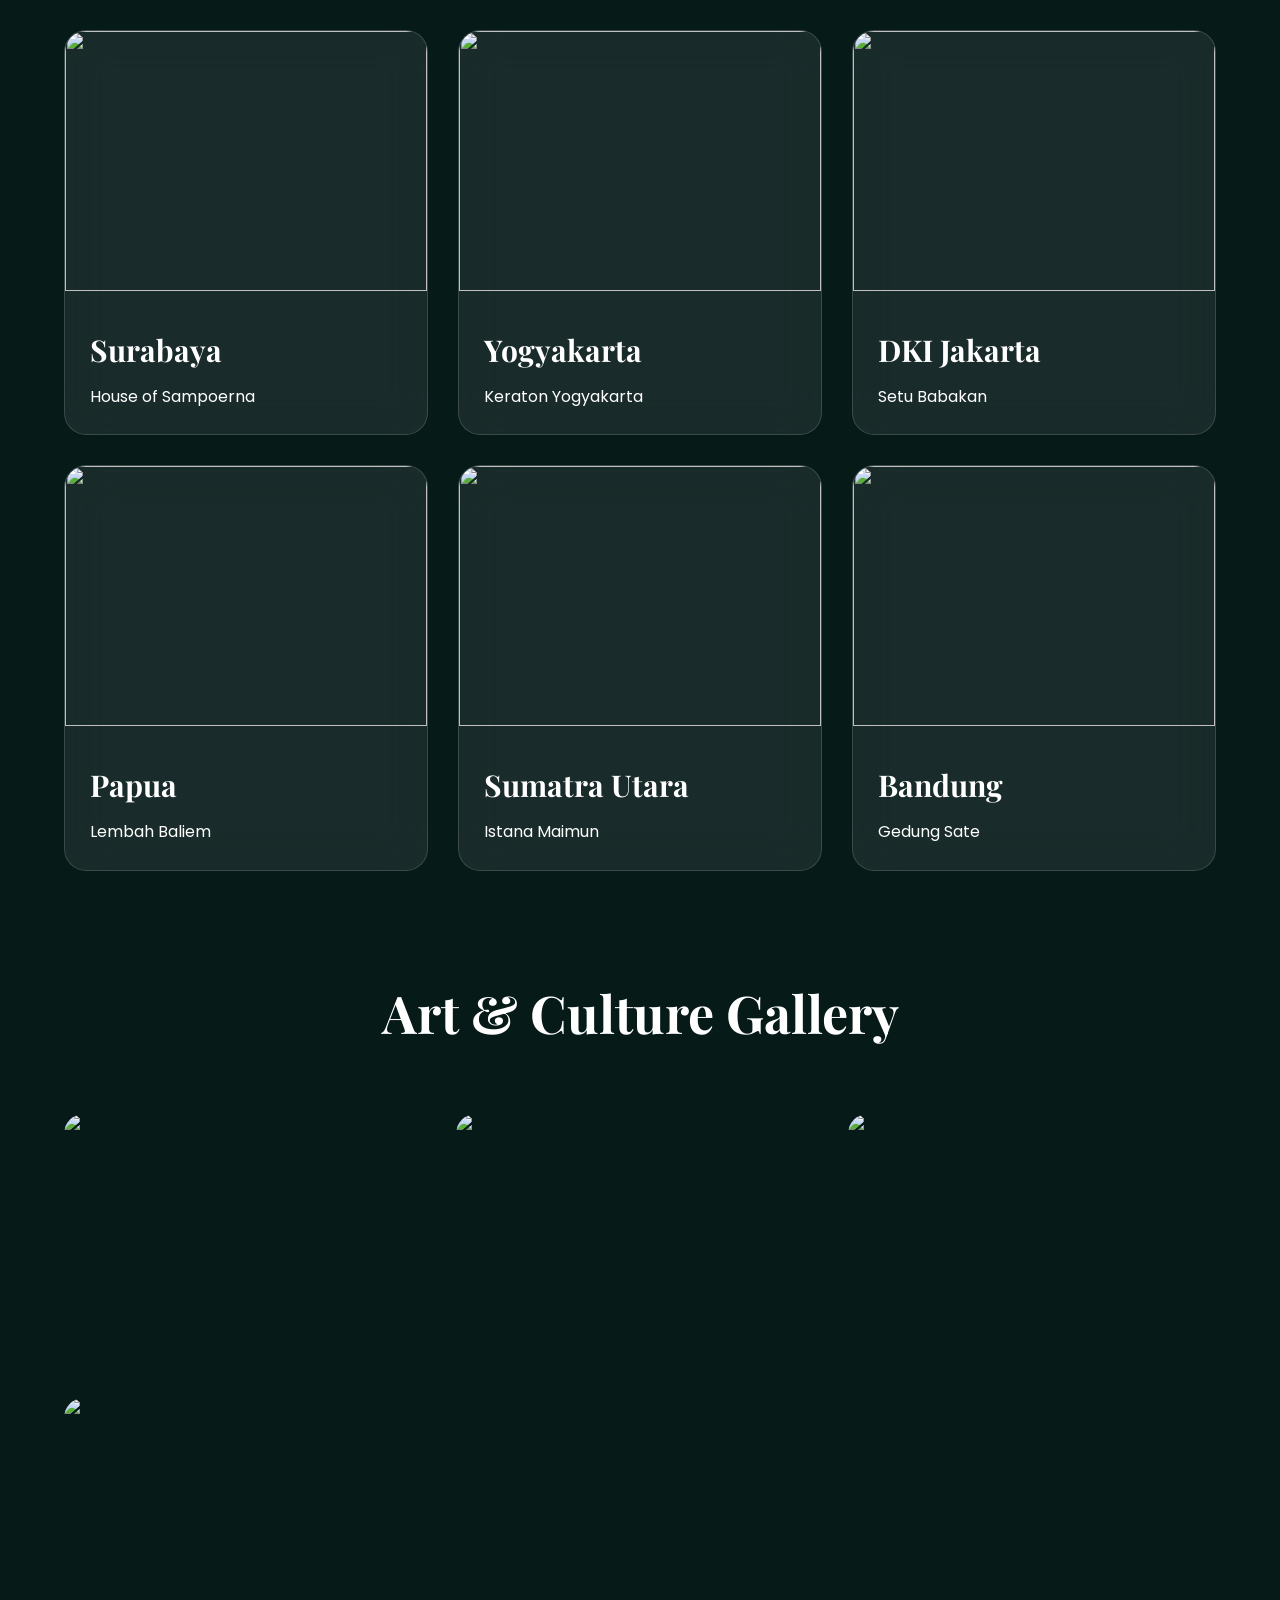
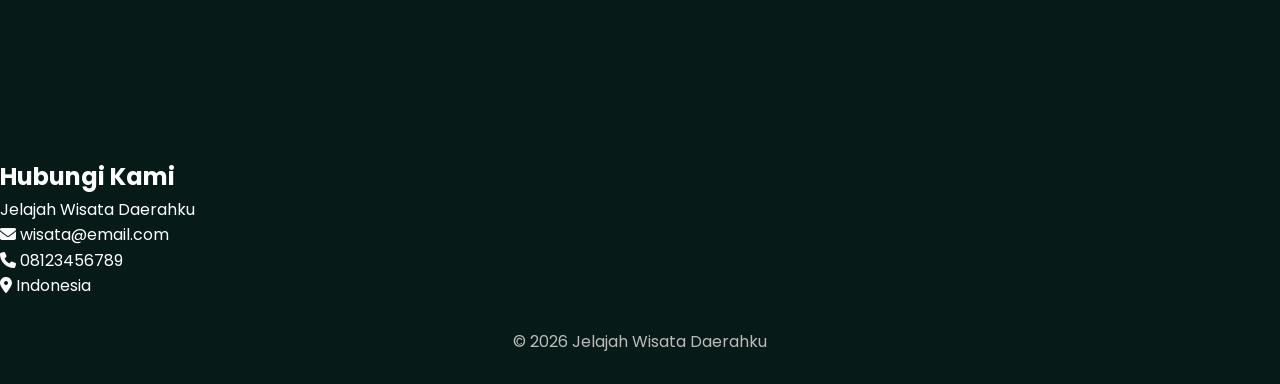
==== commit bba1604c: "add music video" ====
--- a/index.html
+++ b/index.html
@@ -34,7 +34,7 @@
 
         </div>
 
-       <ul>
+        <ul>
 
             <li><a href="index.html" class="active">Beranda</a></li>
 
@@ -59,39 +59,32 @@
     </nav>
 
     <!-- HERO -->
-
     <section class="hero" id="home">
 
+        <!-- VIDEO BACKGROUND -->
+        <video autoplay muted loop playsinline class="hero-video">
+            <source src="video/budaya.mp4" type="video/mp4">
+        </video>
+
         <div class="overlay"></div>
 
         <div class="hero-content">
 
             <h1>
-
                 Jelajah Wisata
-
                 <br>
-
                 Budaya Indonesia
-
             </h1>
 
             <p>
-
                 Menjelajahi kekayaan budaya dari Surabaya,
-
                 Yogyakarta, Jakarta, Papua,
-
                 hingga Sumatra Utara.
-
             </p>
 
             <div class="hero-btn">
-
                 <a href="#wisata">Explore Now</a>
-
                 <a href="#gallery" class="glass">Gallery</a>
-
             </div>
 
         </div>
@@ -99,27 +92,18 @@
         <div class="glass-card">
 
             <div>
-
                 <h2>5+</h2>
-
                 <p>Daerah</p>
-
-            </div>
-
-            <div>
-
+            </div>
+
+            <div>
                 <h2>25+</h2>
-
                 <p>Destinasi</p>
-
-            </div>
-
-            <div>
-
+            </div>
+
+            <div>
                 <h2>4.9</h2>
-
                 <p>Rating</p>
-
             </div>
 
         </div>
@@ -132,7 +116,7 @@
 
         <div class="about-image">
 
-            <img src="img/hero.jpg">
+            <img src="img/logo_jelajah budaya.png">
 
         </div>
 
@@ -230,7 +214,8 @@
 
             <div class="card">
 
-                <img src="https://ik.imagekit.io/tvlk/blog/2025/01/shutterstock_1521325943.jpg?tr=q-70,c-at_max,w-1000,h-600">
+                <img
+                    src="https://ik.imagekit.io/tvlk/blog/2025/01/shutterstock_1521325943.jpg?tr=q-70,c-at_max,w-1000,h-600">
 
                 <div class="content">
 
@@ -266,7 +251,8 @@
 
             <div class="card">
 
-                <img src="https://www.indonesia.travel/contentassets/6cb9a04f5f8b4f288aef6eb060cce4ad/jcr_content-29.jpg">
+                <img
+                    src="https://www.indonesia.travel/contentassets/6cb9a04f5f8b4f288aef6eb060cce4ad/jcr_content-29.jpg">
 
                 <div class="content">
 
@@ -281,6 +267,24 @@
                 </div>
 
             </div>
+            <div class="card">
+
+                <img
+                    src="https://asset.kompas.com/crops/TdDtOcDUw8m4dbPl3t4ydu9GG_Y=/115x217:915x750/1200x800/data/photo/2023/08/13/64d87d100ad37.jpg">
+
+                <div class="content">
+
+                    <h3>Bandung</h3>
+
+                    <p>
+
+                        Gedung Sate
+
+                    </p>
+
+                </div>
+
+            </div>
 
         </div>
 
@@ -294,7 +298,7 @@
 
             <h2>
 
-                Gallery
+                Art & Culture Gallery
 
             </h2>
 
@@ -302,17 +306,17 @@
 
         <div class="gallery-grid">
 
-            <img src="img/gallery1.jpg">
-
-            <img src="img/gallery2.jpg">
-
-            <img src="img/gallery3.jpg">
-
-            <img src="img/gallery4.jpg">
-
-            <img src="img/gallery5.jpg">
-
-            <img src="img/gallery6.jpg">
+            <img
+                src="https://blogger.googleusercontent.com/img/b/R29vZ2xl/AVvXsEgxbCjZksRaXNJvzjLMx4C0TCl4wQ-JRCQYw80y7VcjRcs2xZnFDf0uZ2aijyOM2jy5N32W1wc3ngVUMdBjHn2NvkvPRPw38yshXLRNizaRTPyNeLgaz_7HmJbcZ6snDZ9GFbhge6NrPIc/s2804/FINAL_DOODLE+17AN+2021+%25281%2529.jpeg">
+
+            <img
+                src="https://www.google.com/logos/doodles/2025/indonesia-independence-day-2025-6753651837110670-2x.png">
+
+            <img
+                src="https://cdn.grid.id/crop/0x0:0x0/x/photo/2025/01/14/apa-itu-keragaman-budaya-ini-pen-20250114101719.jpg">
+
+            <img src="https://inca.ac.id/wp-content/uploads/2025/07/d4308ac60d0341ea9f9af6fd01fc1f1a.jpg">
+
 
         </div>
 
@@ -367,11 +371,22 @@
     <!-- FOOTER -->
 
     <footer>
-
-        © 2026 Jelajah Wisata Daerahku
-
+        <p>© 2026 Jelajah Wisata Daerahku</p>
     </footer>
 
+    <!-- AUDIO -->
+    <audio id="bgMusic" loop>
+        <source src="audio/gamelan.mp3" type="audio/mpeg">
+    </audio>
+
+    <!-- FLOATING MUSIC BUTTON -->
+    <button id="musicBtn" class="music-btn">
+        <i class="fa-solid fa-music"></i>
+    </button>
+
+    <!-- JAVASCRIPT -->
+    <script src="js/script.js"></script>
+
 </body>
 
 </html>
--- a/css/style.css
+++ b/css/style.css
@@ -4,835 +4,1000 @@
 
 @import url('https://fonts.googleapis.com/css2?family=Poppins:wght@300;400;500;600;700&family=Playfair+Display:wght@600;700&display=swap');
 
-*{
-    margin:0;
-    padding:0;
-    box-sizing:border-box;
-    scroll-behavior:smooth;
-}
-
-body{
-    font-family:'Poppins',sans-serif;
-    background:#061a18;
-    color:#fff;
-    overflow-x:hidden;
-    line-height:1.6;
-}
-
-img{
-    max-width:100%;
-    display:block;
-}
-
-a{
-    text-decoration:none;
-    color:inherit;
-}
-
-button{
-    font-family:'Poppins',sans-serif;
-    cursor:pointer;
-}
-
-.active{
-    color:#d9b65d!important;
+* {
+    margin: 0;
+    padding: 0;
+    box-sizing: border-box;
+    scroll-behavior: smooth;
+}
+
+body {
+    font-family: 'Poppins', sans-serif;
+    background: #061a18;
+    color: #fff;
+    overflow-x: hidden;
+    line-height: 1.6;
+}
+
+img {
+    max-width: 100%;
+    display: block;
+}
+
+a {
+    text-decoration: none;
+    color: inherit;
+}
+
+button {
+    font-family: 'Poppins', sans-serif;
+    cursor: pointer;
+}
+
+.active {
+    color: #d9b65d !important;
 }
 
 /* NAVBAR */
 
-nav{
-    position:fixed;
-    top:20px;
-    left:50%;
-    transform:translateX(-50%);
-    width:90%;
-    display:flex;
-    justify-content:space-between;
-    align-items:center;
-    padding:15px 35px;
-    border-radius:60px;
-    backdrop-filter:blur(20px);
-    background:rgba(255,255,255,.08);
-    border:1px solid rgba(255,255,255,.15);
-    z-index:1000;
-}
-
-.logo{
-    font-size:32px;
-    font-weight:700;
-    font-family:'Playfair Display',serif;
-}
-
-.logo span{
-    color:#d9b65d;
-}
-
-nav ul{
-    display:flex;
-    gap:30px;
-    list-style:none;
-}
-
-nav ul a{
-    transition:.3s;
-}
-
-nav ul a:hover{
-    color:#d9b65d;
-}
-
-nav button{
-    background:#d9b65d;
-    color:#061a18;
-    border:none;
-    padding:12px 24px;
-    border-radius:30px;
-    font-weight:600;
+nav {
+    position: fixed;
+    top: 20px;
+    left: 50%;
+    transform: translateX(-50%);
+    width: 90%;
+    display: flex;
+    justify-content: space-between;
+    align-items: center;
+    padding: 15px 35px;
+    border-radius: 60px;
+    backdrop-filter: blur(20px);
+    background: rgba(255, 255, 255, .08);
+    border: 1px solid rgba(255, 255, 255, .15);
+    z-index: 1000;
+}
+
+.logo {
+    font-size: 32px;
+    font-weight: 700;
+    font-family: 'Playfair Display', serif;
+}
+
+.logo span {
+    color: #d9b65d;
+}
+
+nav ul {
+    display: flex;
+    gap: 30px;
+    list-style: none;
+}
+
+nav ul a {
+    transition: .3s;
+}
+
+nav ul a:hover {
+    color: #d9b65d;
+}
+
+nav button {
+    background: #d9b65d;
+    color: #061a18;
+    border: none;
+    padding: 12px 24px;
+    border-radius: 30px;
+    font-weight: 600;
 }
 
 /* HERO */
 
-.hero{
-    min-height:100vh;
+.hero {
+    min-height: 100vh;
     background:
-    linear-gradient(rgba(6,26,24,.65),rgba(6,26,24,.75)),
-    url("../img/hero.jpg") center/cover;
-    display:flex;
-    justify-content:center;
-    align-items:center;
-    text-align:center;
-    position:relative;
-}
-
-.hero-content{
-    width:70%;
-    z-index:2;
-}
-
-.hero h1{
-    font-family:'Playfair Display',serif;
-    font-size:72px;
-    margin-bottom:20px;
-}
-
-.hero p{
-    color:#ddd;
-    max-width:900px;
-    margin:auto;
-}
-
-.hero-btn{
-    margin-top:35px;
-}
-
-.hero-btn a{
-    display:inline-block;
-    margin:10px;
-    padding:15px 32px;
-    border-radius:40px;
-    transition:.3s;
-}
-
-.hero-btn a:first-child{
-    background:#d9b65d;
-    color:#061a18;
-}
-
-.hero-btn .glass{
-    backdrop-filter:blur(15px);
-    background:rgba(255,255,255,.08);
-    border:1px solid rgba(255,255,255,.15);
-}
-
-.hero-btn a:hover{
-    transform:translateY(-5px);
-}
-
-.glass-card{
-    position:absolute;
-    bottom:40px;
-    display:flex;
-    gap:30px;
-    padding:20px 35px;
-    border-radius:20px;
-    backdrop-filter:blur(18px);
-    background:rgba(255,255,255,.08);
-    border:1px solid rgba(255,255,255,.15);
-}
-
-.glass-card h2{
-    color:#d9b65d;
+        linear-gradient(rgba(6, 26, 24, .65), rgba(6, 26, 24, .75)),
+        url("../img/hero.jpg") center/cover;
+    display: flex;
+    justify-content: center;
+    align-items: center;
+    text-align: center;
+    position: relative;
+}
+
+.hero-content {
+    width: 70%;
+    z-index: 2;
+}
+
+.hero h1 {
+    font-family: 'Playfair Display', serif;
+    font-size: 72px;
+    margin-bottom: 20px;
+}
+
+.hero p {
+    color: #ddd;
+    max-width: 900px;
+    margin: auto;
+}
+
+.hero-btn {
+    margin-top: 35px;
+}
+
+.hero-btn a {
+    display: inline-block;
+    margin: 10px;
+    padding: 15px 32px;
+    border-radius: 40px;
+    transition: .3s;
+}
+
+.hero-btn a:first-child {
+    background: #d9b65d;
+    color: #061a18;
+}
+
+.hero-btn .glass {
+    backdrop-filter: blur(15px);
+    background: rgba(255, 255, 255, .08);
+    border: 1px solid rgba(255, 255, 255, .15);
+}
+
+.hero-btn a:hover {
+    transform: translateY(-5px);
+}
+
+.glass-card {
+    position: absolute;
+    bottom: 40px;
+    display: flex;
+    gap: 30px;
+    padding: 20px 35px;
+    border-radius: 20px;
+    backdrop-filter: blur(18px);
+    background: rgba(255, 255, 255, .08);
+    border: 1px solid rgba(255, 255, 255, .15);
+}
+
+.glass-card h2 {
+    color: #d9b65d;
 }
 
 /* PAGE HERO */
 
-.page-hero{
-    height:42vh;
-    display:flex;
-    flex-direction:column;
-    justify-content:center;
-    align-items:center;
-    text-align:center;
+.page-hero {
+    height: 42vh;
+    display: flex;
+    flex-direction: column;
+    justify-content: center;
+    align-items: center;
+    text-align: center;
     background:
-    linear-gradient(rgba(6,26,24,.75),rgba(6,26,24,.75)),
-    url("../img/hero.jpg") center/cover;
-}
-
-.page-hero h1{
-    font-size:60px;
-    font-family:'Playfair Display',serif;
-}
-
-.page-hero p{
-    color:#ddd;
-    width:70%;
+        linear-gradient(rgba(6, 26, 24, .75), rgba(6, 26, 24, .75)),
+        url("../img/hero.jpg") center/cover;
+}
+
+.page-hero h1 {
+    font-size: 60px;
+    font-family: 'Playfair Display', serif;
+}
+
+.page-hero p {
+    color: #ddd;
+    width: 70%;
 }
 
 /* COMMON */
 
-.title{
-    text-align:center;
-    margin-bottom:60px;
-}
-
-.title h2{
-    font-family:'Playfair Display',serif;
-    font-size:52px;
-}
-
-.title p{
-    color:#ccc;
+.title {
+    text-align: center;
+    margin-bottom: 60px;
+}
+
+.title h2 {
+    font-family: 'Playfair Display', serif;
+    font-size: 52px;
+}
+
+.title p {
+    color: #ccc;
 }
 
 /* ABOUT */
 
-.about{
-    width:90%;
-    margin:100px auto;
-    display:flex;
-    gap:60px;
-    align-items:center;
-}
-
-.about-image,.about-text{
-    flex:1;
-}
-
-.about-image img{
-    border-radius:25px;
-}
-
-.about-text span{
-    color:#d9b65d;
-    letter-spacing:3px;
-}
-
-.about-text h2{
-    font-size:48px;
-    margin:15px 0;
-    font-family:'Playfair Display',serif;
-}
-
-.about-text p{
-    color:#ddd;
-}
-
-.about button{
-    margin-top:25px;
-    background:#d9b65d;
-    color:#061a18;
-    border:none;
-    padding:15px 28px;
-    border-radius:30px;
+.about {
+    width: 90%;
+    margin: 100px auto;
+    display: flex;
+    gap: 60px;
+    align-items: center;
+}
+
+.about-image,
+.about-text {
+    flex: 1;
+}
+
+.about-image img {
+    border-radius: 25px;
+}
+
+.about-text span {
+    color: #d9b65d;
+    letter-spacing: 3px;
+}
+
+.about-text h2 {
+    font-size: 48px;
+    margin: 15px 0;
+    font-family: 'Playfair Display', serif;
+}
+
+.about-text p {
+    color: #ddd;
+}
+
+.about button {
+    margin-top: 25px;
+    background: #d9b65d;
+    color: #061a18;
+    border: none;
+    padding: 15px 28px;
+    border-radius: 30px;
 }
 
 /* DESTINATION */
 
-.destination{
-    width:90%;
-    margin:100px auto;
-}
-
-.cards{
-    display:grid;
-    grid-template-columns:repeat(auto-fit,minmax(280px,1fr));
-    gap:30px;
-}
-
-.card{
-    border-radius:22px;
-    overflow:hidden;
-    backdrop-filter:blur(18px);
-    background:rgba(255,255,255,.08);
-    border:1px solid rgba(255,255,255,.12);
-    transition:.35s;
-}
-
-.card:hover{
-    transform:translateY(-10px);
-}
-
-.card img{
-    height:250px;
-    width:100%;
-    object-fit:cover;
-}
-
-.content{
-    padding:22px;
-}
-
-.content h3{
-    font-family:'Playfair Display',serif;
-    margin-bottom:10px;
+.destination {
+    width: 90%;
+    margin: 100px auto;
+}
+
+.cards {
+    display: grid;
+    grid-template-columns: repeat(auto-fit, minmax(280px, 1fr));
+    gap: 30px;
+}
+
+.card {
+    border-radius: 22px;
+    overflow: hidden;
+    backdrop-filter: blur(18px);
+    background: rgba(255, 255, 255, .08);
+    border: 1px solid rgba(255, 255, 255, .12);
+    transition: .35s;
+}
+
+.card:hover {
+    transform: translateY(-10px);
+}
+
+.card img {
+    height: 250px;
+    width: 100%;
+    object-fit: cover;
+}
+
+.content {
+    padding: 22px;
+}
+
+.content h3 {
+    font-family: 'Playfair Display', serif;
+    margin-bottom: 10px;
 }
 
 /* GALLERY */
 
 .gallery,
-.gallery-section{
-    width:90%;
-    margin:100px auto;
+.gallery-section {
+    width: 90%;
+    margin: 100px auto;
 }
 
 .gallery-grid,
-.gallery-container{
-    display:grid;
-    grid-template-columns:repeat(auto-fit,minmax(280px,1fr));
-    gap:24px;
+.gallery-container {
+    display: grid;
+    grid-template-columns: repeat(auto-fit, minmax(280px, 1fr));
+    gap: 24px;
 }
 
 .gallery-grid img,
-.gallery-card img{
-    border-radius:20px;
-    height:260px;
-    object-fit:cover;
-    transition:.3s;
-}
-
-.gallery-grid img:hover{
-    transform:scale(1.04);
-}
-
-.gallery-card{
-    border-radius:20px;
-    overflow:hidden;
-    backdrop-filter:blur(18px);
-    background:rgba(255,255,255,.08);
-    border:1px solid rgba(255,255,255,.12);
-}
-
-.gallery-card h3{
-    padding:18px;
-    text-align:center;
+.gallery-card img {
+    border-radius: 20px;
+    height: 260px;
+    object-fit: cover;
+    transition: .3s;
+}
+
+.gallery-grid img:hover {
+    transform: scale(1.04);
+}
+
+.gallery-card {
+    border-radius: 20px;
+    overflow: hidden;
+    backdrop-filter: blur(18px);
+    background: rgba(255, 255, 255, .08);
+    border: 1px solid rgba(255, 255, 255, .12);
+}
+
+.gallery-card h3 {
+    padding: 18px;
+    text-align: center;
 }
 
 /* TENTANG */
 
 .about-page,
 .team,
-.contact-page{
-    width:90%;
-    margin:100px auto;
+.contact-page {
+    width: 90%;
+    margin: 100px auto;
 }
 
 .about-card,
 .glass-item,
 .team-card,
-.contact-info{
-    backdrop-filter:blur(18px);
-    background:rgba(255,255,255,.08);
-    border:1px solid rgba(255,255,255,.15);
-    border-radius:22px;
-}
-
-.about-card{
-    padding:45px;
-    margin-bottom:40px;
+.contact-info {
+    backdrop-filter: blur(18px);
+    background: rgba(255, 255, 255, .08);
+    border: 1px solid rgba(255, 255, 255, .15);
+    border-radius: 22px;
+}
+
+.about-card {
+    padding: 45px;
+    margin-bottom: 40px;
 }
 
 .about-grid,
-.team-grid{
-    display:grid;
-    grid-template-columns:repeat(auto-fit,minmax(250px,1fr));
-    gap:25px;
+.team-grid {
+    display: grid;
+    grid-template-columns: repeat(auto-fit, minmax(250px, 1fr));
+    gap: 25px;
 }
 
 .glass-item,
-.team-card{
-    padding:35px;
-    text-align:center;
+.team-card {
+    padding: 35px;
+    text-align: center;
 }
 
 .glass-item i,
-.team-card i{
-    font-size:46px;
-    color:#d9b65d;
-    margin-bottom:15px;
+.team-card i {
+    font-size: 46px;
+    color: #d9b65d;
+    margin-bottom: 15px;
 }
 
 /* CONTACT */
 
-.contact-page{
-    display:grid;
-    grid-template-columns:1fr 1fr;
-    gap:40px;
-}
-
-.contact-info{
-    padding:40px;
-}
-
-.contact-info div{
-    margin:18px 0;
-}
-
-.contact-form{
-    display:flex;
-    flex-direction:column;
-    gap:18px;
+.contact-page {
+    display: grid;
+    grid-template-columns: 1fr 1fr;
+    gap: 40px;
+}
+
+.contact-info {
+    padding: 40px;
+}
+
+.contact-info div {
+    margin: 18px 0;
+}
+
+.contact-form {
+    display: flex;
+    flex-direction: column;
+    gap: 18px;
 }
 
 .contact-form input,
-.contact-form textarea{
-    padding:16px;
-    border:none;
-    border-radius:14px;
-    background:rgba(255,255,255,.08);
-    color:#fff;
-}
-
-.contact-form button{
-    background:#d9b65d;
-    color:#061a18;
-    border:none;
-    padding:16px;
-    border-radius:14px;
-    font-weight:700;
+.contact-form textarea {
+    padding: 16px;
+    border: none;
+    border-radius: 14px;
+    background: rgba(255, 255, 255, .08);
+    color: #fff;
+}
+
+.contact-form button {
+    background: #d9b65d;
+    color: #061a18;
+    border: none;
+    padding: 16px;
+    border-radius: 14px;
+    font-weight: 700;
 }
 
 /* FOOTER */
 
-footer{
-    padding:30px;
-    text-align:center;
-    color:#bbb;
+footer {
+    padding: 30px;
+    text-align: center;
+    color: #bbb;
 }
 
 /* SCROLLBAR */
 
-::-webkit-scrollbar{
-    width:8px;
-}
-::-webkit-scrollbar-thumb{
-    background:#d9b65d;
-    border-radius:20px;
+::-webkit-scrollbar {
+    width: 8px;
+}
+
+::-webkit-scrollbar-thumb {
+    background: #d9b65d;
+    border-radius: 20px;
 }
 
 /* RESPONSIVE */
 
-@media(max-width:992px){
-
-nav{
-flex-direction:column;
-gap:15px;
-padding:20px;
-}
-
-nav ul{
-flex-wrap:wrap;
-justify-content:center;
-}
-
-.hero h1{
-font-size:50px;
-}
-
-.about{
-flex-direction:column;
-}
-
-.contact-page{
-grid-template-columns:1fr;
-}
-
-}
-
-@media(max-width:768px){
-
-.hero-content{
-width:90%;
-}
-
-.hero h1{
-font-size:38px;
-}
-
-.page-hero h1{
-font-size:42px;
-}
-
-.glass-card{
-flex-direction:column;
-}
-
-}
-.gallery-section{
-
-    width:90%;
-
-    margin:100px auto;
-
-}
-
-.gallery-container{
-
-    display:grid;
-
-    grid-template-columns:repeat(auto-fit,minmax(320px,1fr));
-
-    gap:30px;
-
-}
-
-.gallery-card{
-
-    backdrop-filter:blur(20px);
-
-    background:rgba(255,255,255,.08);
-
-    border:1px solid rgba(255,255,255,.15);
-
-    border-radius:20px;
-
-    overflow:hidden;
-
-    transition:.4s;
-
-}
-
-.gallery-card:hover{
-
-    transform:translateY(-10px);
-
-}
-
-.gallery-card img{
-
-    width:100%;
-
-    height:280px;
-
-    object-fit:cover;
-
-}
-
-.gallery-card h3{
-
-    padding:20px;
-
-    text-align:center;
-
-    color:white;
-
-}
-.about-page{
-
-    width:90%;
-    margin:100px auto;
-
-}
-
-.about-card{
-
-    backdrop-filter:blur(18px);
-
-    background:rgba(255,255,255,.08);
-
-    border:1px solid rgba(255,255,255,.15);
-
-    padding:50px;
-
-    border-radius:25px;
-
-    margin-bottom:50px;
-
-}
-
-.about-card h2{
-
-    margin-bottom:20px;
-
-    font-size:42px;
-
-}
-
-.about-card p{
-
-    line-height:34px;
-
-    color:#ddd;
-
-}
-
-.about-grid{
-
-    display:grid;
-
-    grid-template-columns:repeat(auto-fit,minmax(300px,1fr));
-
-    gap:30px;
-
-}
-
-.glass-item{
-
-    backdrop-filter:blur(20px);
-
-    background:rgba(255,255,255,.08);
-
-    border:1px solid rgba(255,255,255,.15);
-
-    padding:40px;
-
-    border-radius:20px;
-
-}
-
-.glass-item i{
-
-    font-size:45px;
-
-    color:#d9b65d;
-
-    margin-bottom:20px;
-
-}
-
-.team{
-
-    width:90%;
-
-    margin:100px auto;
-
-}
-
-.team h2{
-
-    text-align:center;
-
-    margin-bottom:50px;
-
-}
-
-.team-grid{
-
-    display:grid;
-
-    grid-template-columns:repeat(auto-fit,minmax(220px,1fr));
-
-    gap:30px;
-
-}
-
-.team-card{
-
-    backdrop-filter:blur(20px);
-
-    background:rgba(255,255,255,.08);
-
-    border:1px solid rgba(255,255,255,.15);
-
-    border-radius:20px;
-
-    text-align:center;
-
-    padding:40px;
-
-}
-
-.team-card i{
-
-    font-size:50px;
-
-    color:#d9b65d;
-
-    margin-bottom:20px;
-
-}
-.contact-page{
-
-    width:90%;
-
-    margin:100px auto;
-
-    display:grid;
-
-    grid-template-columns:1fr 1fr;
-
-    gap:50px;
-
-}
-
-.contact-info{
-
-    backdrop-filter:blur(20px);
-
-    background:rgba(255,255,255,.08);
-
-    border:1px solid rgba(255,255,255,.15);
-
-    padding:50px;
-
-    border-radius:20px;
-
-}
-
-.contact-info h2{
-
-    margin-bottom:30px;
-
-}
-
-.contact-info div{
-
-    margin:25px 0;
-
-    font-size:18px;
-
-}
-
-.contact-info i{
-
-    color:#d9b65d;
-
-    margin-right:10px;
-
-}
-
-.contact-form{
-
-    display:flex;
-
-    flex-direction:column;
-
-    gap:20px;
+@media(max-width:992px) {
+
+    nav {
+        flex-direction: column;
+        gap: 15px;
+        padding: 20px;
+    }
+
+    nav ul {
+        flex-wrap: wrap;
+        justify-content: center;
+    }
+
+    .hero h1 {
+        font-size: 50px;
+    }
+
+    .about {
+        flex-direction: column;
+    }
+
+    .contact-page {
+        grid-template-columns: 1fr;
+    }
+
+}
+
+@media(max-width:768px) {
+
+    .hero-content {
+        width: 90%;
+    }
+
+    .hero h1 {
+        font-size: 38px;
+    }
+
+    .page-hero h1 {
+        font-size: 42px;
+    }
+
+    .glass-card {
+        flex-direction: column;
+    }
+
+}
+
+.gallery-section {
+
+    width: 90%;
+
+    margin: 100px auto;
+
+}
+
+.gallery-container {
+
+    display: grid;
+
+    grid-template-columns: repeat(auto-fit, minmax(320px, 1fr));
+
+    gap: 30px;
+
+}
+
+.gallery-card {
+
+    backdrop-filter: blur(20px);
+
+    background: rgba(255, 255, 255, .08);
+
+    border: 1px solid rgba(255, 255, 255, .15);
+
+    border-radius: 20px;
+
+    overflow: hidden;
+
+    transition: .4s;
+
+}
+
+.gallery-card:hover {
+
+    transform: translateY(-10px);
+
+}
+
+.gallery-card img {
+
+    width: 100%;
+
+    height: 280px;
+
+    object-fit: cover;
+
+}
+
+.gallery-card h3 {
+
+    padding: 20px;
+
+    text-align: center;
+
+    color: white;
+
+}
+
+.about-page {
+
+    width: 90%;
+    margin: 100px auto;
+
+}
+
+.about-card {
+
+    backdrop-filter: blur(18px);
+
+    background: rgba(255, 255, 255, .08);
+
+    border: 1px solid rgba(255, 255, 255, .15);
+
+    padding: 50px;
+
+    border-radius: 25px;
+
+    margin-bottom: 50px;
+
+}
+
+.about-card h2 {
+
+    margin-bottom: 20px;
+
+    font-size: 42px;
+
+}
+
+.about-card p {
+
+    line-height: 34px;
+
+    color: #ddd;
+
+}
+
+.about-grid {
+
+    display: grid;
+
+    grid-template-columns: repeat(auto-fit, minmax(300px, 1fr));
+
+    gap: 30px;
+
+}
+
+.glass-item {
+
+    backdrop-filter: blur(20px);
+
+    background: rgba(255, 255, 255, .08);
+
+    border: 1px solid rgba(255, 255, 255, .15);
+
+    padding: 40px;
+
+    border-radius: 20px;
+
+}
+
+.glass-item i {
+
+    font-size: 45px;
+
+    color: #d9b65d;
+
+    margin-bottom: 20px;
+
+}
+
+.team {
+
+    width: 90%;
+
+    margin: 100px auto;
+
+}
+
+.team h2 {
+
+    text-align: center;
+
+    margin-bottom: 50px;
+
+}
+
+.team-grid {
+
+    display: grid;
+
+    grid-template-columns: repeat(auto-fit, minmax(220px, 1fr));
+
+    gap: 30px;
+
+}
+
+.team-card {
+
+    backdrop-filter: blur(20px);
+
+    background: rgba(255, 255, 255, .08);
+
+    border: 1px solid rgba(255, 255, 255, .15);
+
+    border-radius: 20px;
+
+    text-align: center;
+
+    padding: 40px;
+
+}
+
+.team-card i {
+
+    font-size: 50px;
+
+    color: #d9b65d;
+
+    margin-bottom: 20px;
+
+}
+
+.contact-page {
+
+    width: 90%;
+
+    margin: 100px auto;
+
+    display: grid;
+
+    grid-template-columns: 1fr 1fr;
+
+    gap: 50px;
+
+}
+
+.contact-info {
+
+    backdrop-filter: blur(20px);
+
+    background: rgba(255, 255, 255, .08);
+
+    border: 1px solid rgba(255, 255, 255, .15);
+
+    padding: 50px;
+
+    border-radius: 20px;
+
+}
+
+.contact-info h2 {
+
+    margin-bottom: 30px;
+
+}
+
+.contact-info div {
+
+    margin: 25px 0;
+
+    font-size: 18px;
+
+}
+
+.contact-info i {
+
+    color: #d9b65d;
+
+    margin-right: 10px;
+
+}
+
+.contact-form {
+
+    display: flex;
+
+    flex-direction: column;
+
+    gap: 20px;
 
 }
 
 .contact-form input,
 
-.contact-form textarea{
-
-    padding:18px;
-
-    border:none;
-
-    border-radius:15px;
-
-    background:rgba(255,255,255,.08);
-
-    color:white;
-
-    backdrop-filter:blur(20px);
-
-}
-
-.contact-form button{
-
-    padding:18px;
-
-    border:none;
-
-    background:#d9b65d;
-
-    color:#061a18;
-
-    border-radius:15px;
-
-    cursor:pointer;
-
-    font-weight:600;
-
-}
-.cards{
-
-    display:grid;
-
-    grid-template-columns:repeat(auto-fit,minmax(320px,1fr));
-
-    gap:30px;
-
-    margin-top:60px;
-
-}
-
-.card{
-
-    overflow:hidden;
-
-    border-radius:22px;
-
-    background:rgba(255,255,255,.08);
-
-    backdrop-filter:blur(20px);
-
-    border:1px solid rgba(255,255,255,.15);
-
-    transition:.4s;
-
-}
-
-.card:hover{
-
-    transform:translateY(-10px);
-
-}
-
-.card img{
-
-    width:100%;
-
-    height:260px;
-
-    object-fit:cover;
-
-}
-
-.content{
-
-    padding:25px;
-
-}
-
-.content span{
-
-    color:#d9b65d;
-
-}
-
-.content h3{
-
-    margin:10px 0;
-
-    font-size:30px;
-
-    font-family:'Playfair Display',serif;
-
-}
-
-.content a{
-
-    display:inline-block;
-
-    margin-top:20px;
-
-    background:#d9b65d;
-
-    color:#061a18;
-
-    padding:12px 25px;
-
-    border-radius:30px;
-
+.contact-form textarea {
+
+    padding: 18px;
+
+    border: none;
+
+    border-radius: 15px;
+
+    background: rgba(255, 255, 255, .08);
+
+    color: white;
+
+    backdrop-filter: blur(20px);
+
+}
+
+.contact-form button {
+
+    padding: 18px;
+
+    border: none;
+
+    background: #d9b65d;
+
+    color: #061a18;
+
+    border-radius: 15px;
+
+    cursor: pointer;
+
+    font-weight: 600;
+
+}
+
+.cards {
+
+    display: grid;
+
+    grid-template-columns: repeat(auto-fit, minmax(320px, 1fr));
+
+    gap: 30px;
+
+    margin-top: 60px;
+
+}
+
+.card {
+
+    overflow: hidden;
+
+    border-radius: 22px;
+
+    background: rgba(255, 255, 255, .08);
+
+    backdrop-filter: blur(20px);
+
+    border: 1px solid rgba(255, 255, 255, .15);
+
+    transition: .4s;
+
+}
+
+.card:hover {
+
+    transform: translateY(-10px);
+
+}
+
+.card img {
+
+    width: 100%;
+
+    height: 260px;
+
+    object-fit: cover;
+
+}
+
+.content {
+
+    padding: 25px;
+
+}
+
+.content span {
+
+    color: #d9b65d;
+
+}
+
+.content h3 {
+
+    margin: 10px 0;
+
+    font-size: 30px;
+
+    font-family: 'Playfair Display', serif;
+
+}
+
+.content a {
+
+    display: inline-block;
+
+    margin-top: 20px;
+
+    background: #d9b65d;
+
+    color: #061a18;
+
+    padding: 12px 25px;
+
+    border-radius: 30px;
+
+}
+
+.show {
+    opacity: 1 !important;
+    transform: translateY(0) !important;
+}
+
+.about,
+.card,
+.gallery-card,
+.about-card,
+.team-card,
+.glass-card {
+
+    opacity: 2;
+    transform: translateY(50px);
+    transition: .8s;
+}
+
+.detail-section {
+    width: 90%;
+    margin: 100px auto;
+    display: grid;
+    grid-template-columns: 1fr 1fr;
+    gap: 50px;
+    align-items: center;
+}
+
+.detail-image img {
+    width: 100%;
+    height: 500px;
+    object-fit: cover;
+    border-radius: 25px;
+}
+
+.detail-content span {
+    color: #d9b65d;
+    letter-spacing: 2px;
+}
+
+.detail-content h2 {
+    font-size: 50px;
+    margin: 15px 0;
+    font-family: 'Playfair Display', serif;
+}
+
+.detail-content p {
+    color: #ddd;
+    margin-bottom: 20px;
+}
+
+.btn-detail {
+    display: inline-block;
+    margin-top: 20px;
+    padding: 14px 28px;
+    background: #d9b65d;
+    color: #061a18;
+    border-radius: 30px;
+    font-weight: 600;
+}
+
+@media(max-width:768px) {
+    .detail-section {
+        grid-template-columns: 1fr;
+    }
+
+    .detail-image img {
+        height: 300px;
+    }
+}
+
+.detail-btn {
+    display: inline-block;
+    margin-top: 15px;
+    padding: 12px 25px;
+    background: #d9b65d;
+    color: #061a18;
+    border-radius: 30px;
+    font-weight: 600;
+    transition: .3s;
+}
+
+.detail-btn:hover {
+    transform: translateY(-3px);
+}
+
+.hero {
+    position: relative;
+    min-height: 100vh;
+    overflow: hidden;
+}
+
+.hero-video {
+    position: absolute;
+    top: 0;
+    left: 0;
+    width: 100%;
+    height: 100%;
+    object-fit: cover;
+    z-index: -2;
+}
+
+.overlay {
+    position: absolute;
+    inset: 0;
+    background: rgba(0, 0, 0, 0.1);
+    z-index: -1;
+    filter: brightness(1.2) contrast(1.1);
+}
+
+.hero-content {
+    position: relative;
+    z-index: 2;
+}
+
+.glass-card {
+    position: relative;
+    z-index: 2;
+}
+
+.music-btn {
+    position: fixed;
+    bottom: 25px;
+    right: 25px;
+    width: 60px;
+    height: 60px;
+    border-radius: 50%;
+    border: none;
+    cursor: pointer;
+
+    background: rgba(255, 255, 255, 0.15);
+    backdrop-filter: blur(12px);
+
+    color: #e0bc63;
+    font-size: 22px;
+
+    z-index: 9999;
+
+    box-shadow: 0 8px 25px rgba(0, 0, 0, .3);
+
+    transition: .3s;
+}
+
+.music-btn:hover {
+    transform: scale(1.1);
+}
+
+.music-playing {
+    animation: spin 3s linear infinite;
+}
+
+@keyframes spin {
+    from {
+        transform: rotate(0deg);
+    }
+
+    to {
+        transform: rotate(360deg);
+    }
 }
